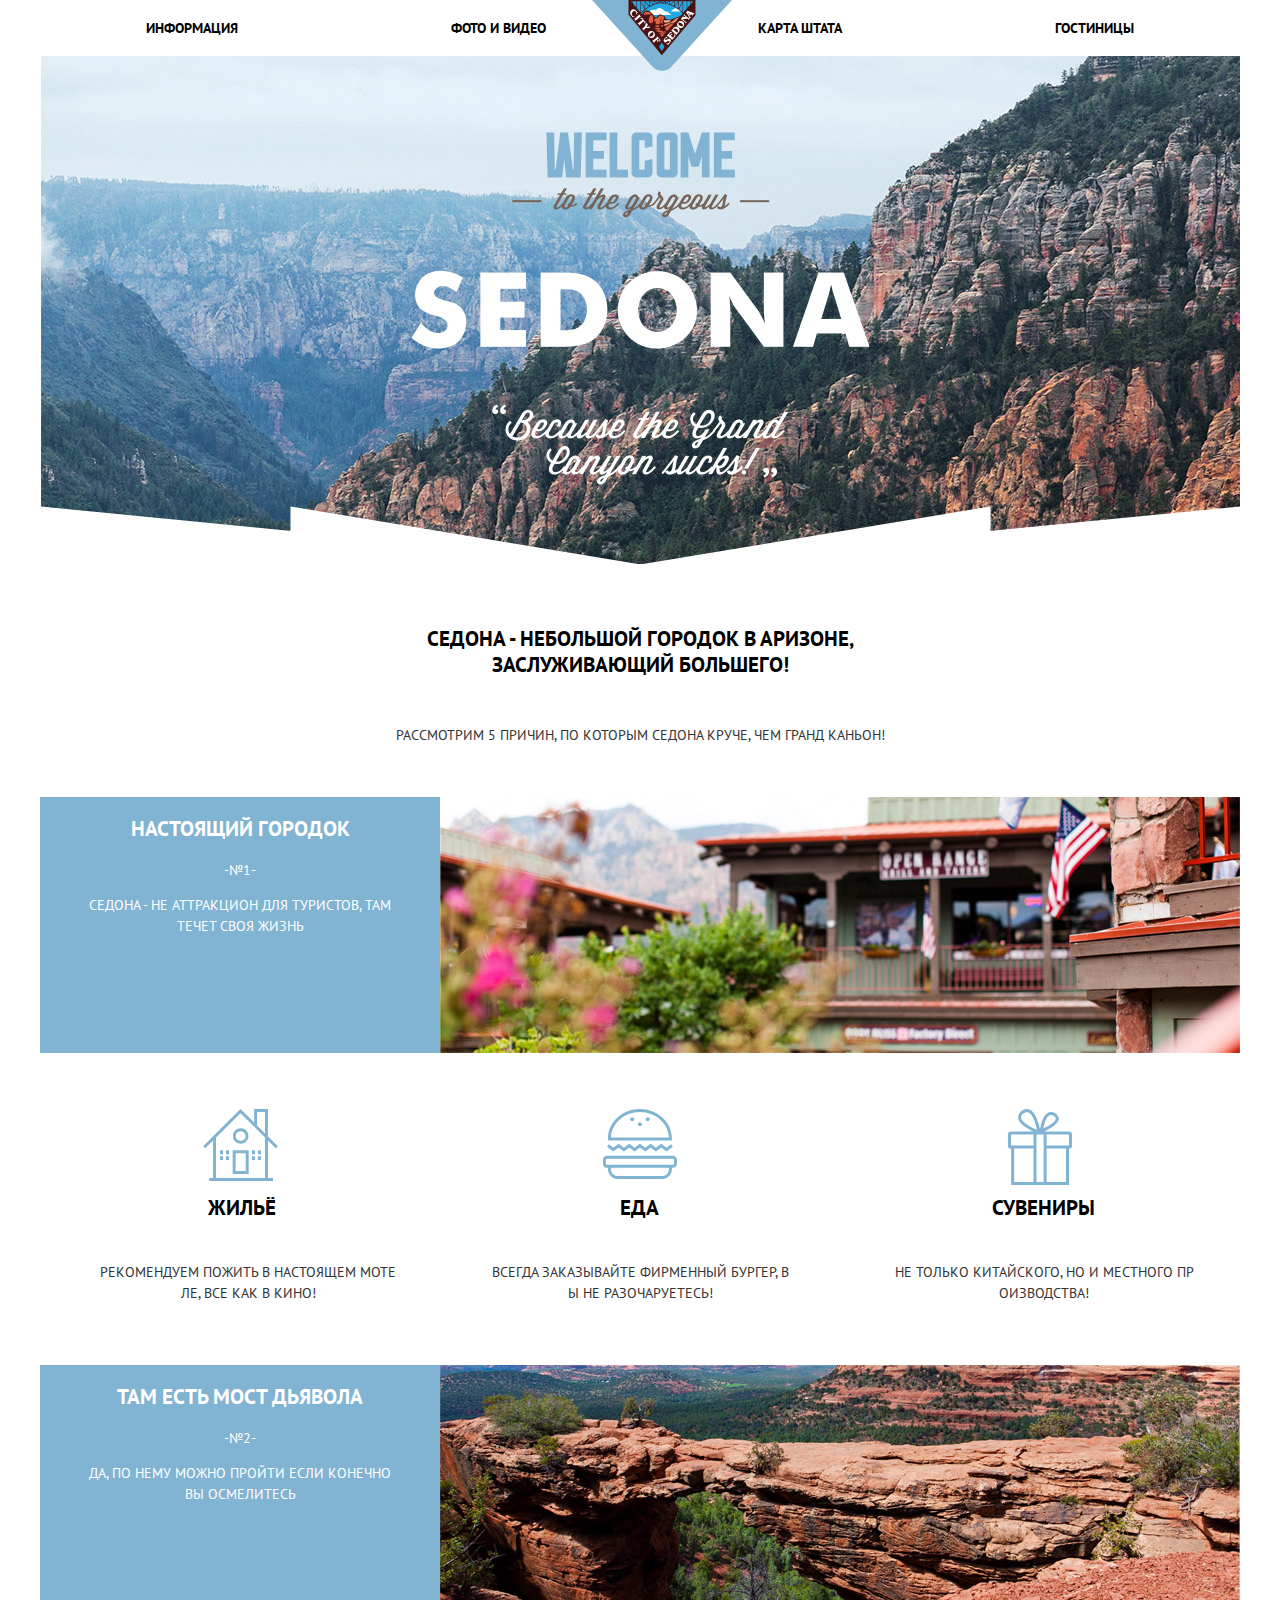
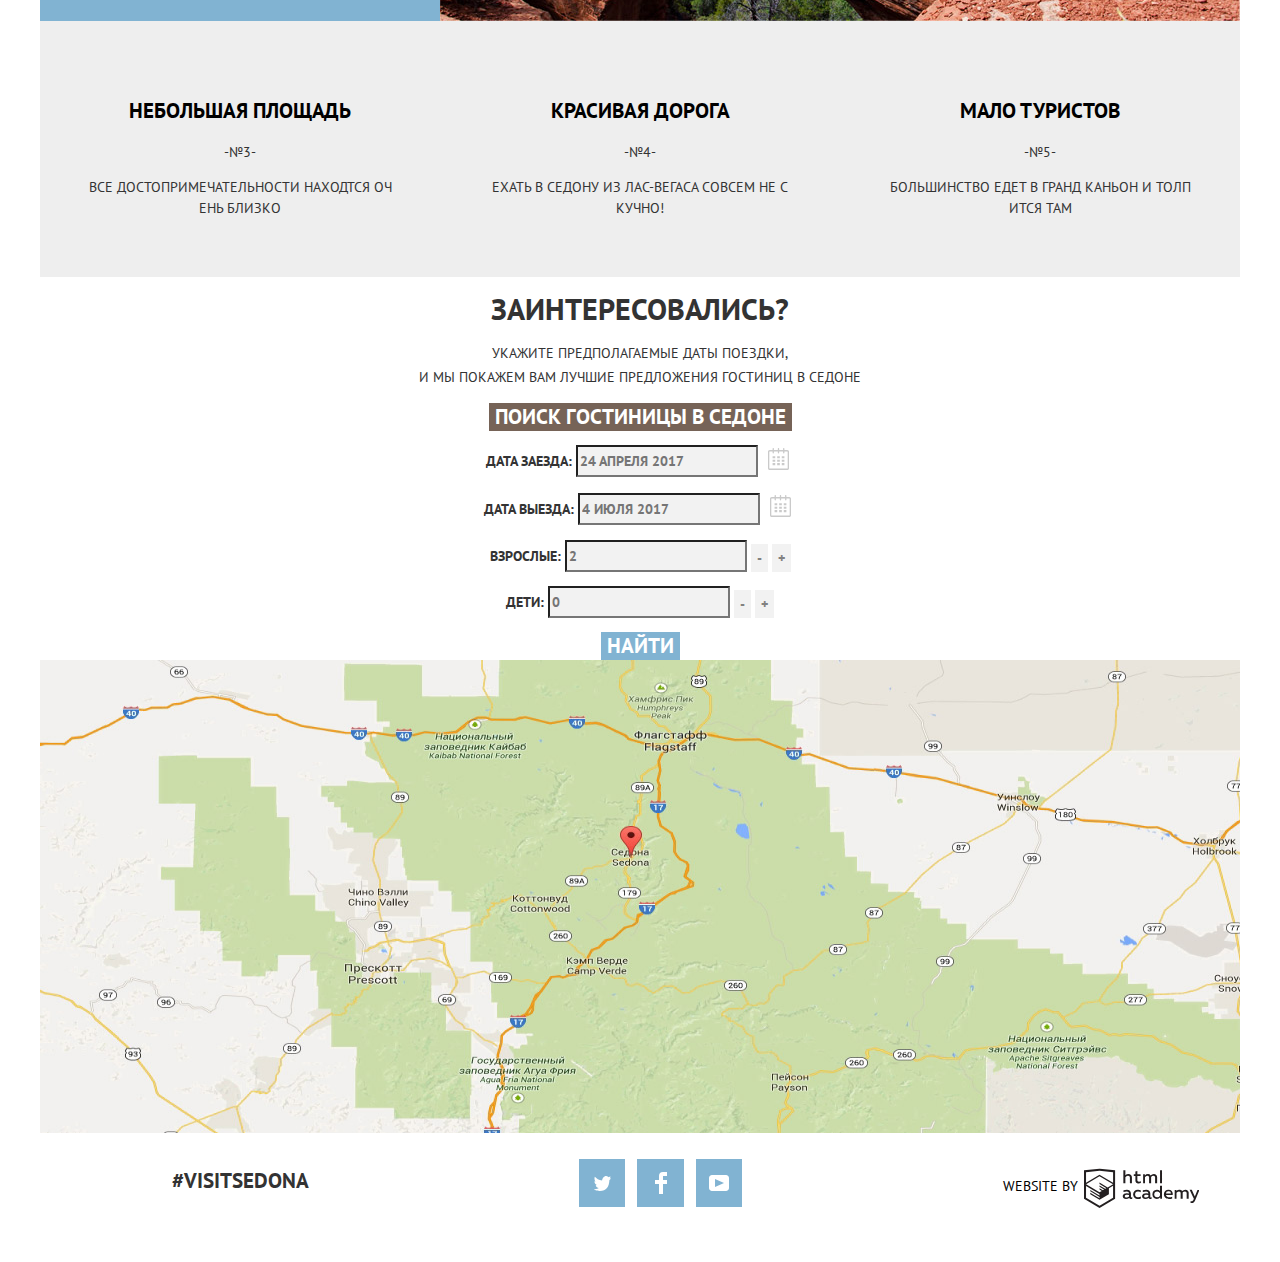
==== index.html @ fcd5b152 "основная" ====
<!DOCTYPE html>
<html lang="ru">
  <head>
    <meta charset="utf-8">
    <title>HTML Academy: Седона</title>
    <link href="https://fonts.googleapis.com/css?family=PT+Sans:400,700&amp;subset=cyrillic" rel="stylesheet">
    <link href="css/normalize.css" rel="stylesheet">
    <link href="css/style.css" rel="stylesheet">
  </head>
  <body>
    <div class="wrapper-main-page">
    <header class="main-header">
        <nav class="site-navigation">
          <a class="main-header-logo">
            <img src="img/logo-sedona.svg" width="140" height="71" alt="Логотип город Седона">
          </a>
          <ul class="navigation-list">
            <li><a>Информация</a></li>
            <li><a href="#">Фото и видео</a></li>
            <li><a href="#">Карта штата</a></li>
            <li><a href="catalog.html">Гостиницы</a></li>
          </ul>
        </nav>
    </header>
    <main class="container">
      <h1 class="visually-hidden">Sedona</h1>
      <p class="main-title">Седона - небольшой городок в Аризоне, заслуживающий большего!</p>
      <section class="reasons">
        <h2 class="visually-hidden">Преимущества</h2>
        <p class="reason-title">Рассмотрим 5 причин, по которым Седона круче, чем Гранд Каньон!</p>
        <ul class="reason-list">
          <li class="reason-item">
            <div class="reason-item-wide">
              <h3>Настоящий городок</h3>
              <p>-№1-</p>
              <p class="reason-promo">Седона - не аттракцион для туристов, там течет своя жизнь</p>
            </div>
            <div class="reason-img">
              <img src="img/real-city.jpg" width="800" height="256" alt="Настоящий городок">
            </div>
          </li>
          <li class="reason-item">
            <ul class="advantage-list">
              <li class="advantage-icon-1">
                <div class="advantage-item">
                  <h3 class="reason-form-1">Жильё</h3>
                  <p class="reason-promo reason-forms-1">Рекомендуем пожить в настоящем мотеле, все как в кино!</p>
                </div>
              </li>
              <li class="advantage-icon-2">
                <div class="advantage-item">
                  <h3 class="reason-form-2">Еда</h3>
                  <p class="reason-promo reason-forms-2">Всегда заказывайте фирменный бургер, вы не разочаруетесь!</p>
                </div>
              </li>
              <li class="advantage-icon-3">
                <div class="advantage-item">
                  <h3 class="reason-form-3">Сувениры</h3>
                  <p class="reason-promo reason-forms-3">Не только китайского, но и местного производства!</p>
                </div>
              </li>
            </ul>
          </li>
          <li class="reason-item">
            <div class="reason-item-wide">
              <h3>Там есть мост дьявола</h3>
              <p>-№2-</p>
              <p class="reason-promo">Да, по нему можно пройти если конечно вы осмелитесь</p>
            </div>
            <div class="reason-img">
              <img src="img/devils-bridge.jpg" width="800" height="256" alt="Мост дьявола">
            </div>
          </li>
          <li class="reason-item reason-item-grey">
            <div class="">
              <h3>Небольшая площадь</h3>
              <p>-№3-</p>
              <p class="reason-promo">Все достопримечательности находтся очень близко</p>
            </div>
          </li>
          <li class="reason-item reason-item-grey">
            <div class="">
              <h3>Красивая дорога</h3>
              <p>-№4-</p>
              <p class="reason-promo">Ехать в Седону из Лас-Вегаса совсем не скучно!</p>
            </div>
          </li>
          <li class="reason-item reason-item-grey">
            <div class="">
              <h3>Мало туристов</h3>
              <p>-№5-</p>
              <p class="reason-promo">Большинство едет в Гранд каньон и толпится там</p>
            </div>
          </li>
        </ul>
      </section>
      <section class="desire">
        <h2 class="visually-hidden">Поиск гостиницы</h2>
        <b>Заинтересовались?</b>
        <p class="search-intro">Укажите предполагаемые даты поездки,<br>
          и мы покажем вам лучшие предложения гостиниц в Седоне</p>
        <button class="button search-button">Поиск гостиницы в Седоне</button>
        <div class="modal modal-search-form">
          <form class="search-form" action="https://echo.htmlacademy.ru" method="post">
            <p class="search-item">
              <label for="arrival-date">Дата заезда:</label>
              <input id="arrival-date" type="text" name="arrival-date" placeholder="24 апреля 2017">
              <button class="button calendar-icon" type="submit">
                <span class="visually-hidden">Календарь</span>
                <svg xmlns="http://www.w3.org/2000/svg" width="21" height="22"><path d="M19.251 2.025h-2.845V.648c0-.381-.294-.689-.656-.689-.363 0-.656.308-.656.689v1.377h-3.938V.648c0-.381-.294-.689-.655-.689-.363 0-.657.308-.657.689v1.377H5.906V.648c0-.381-.294-.689-.656-.689-.363 0-.657.308-.657.689v1.377H1.75C.784 2.025 0 2.847 0 3.862v16.302C0 21.179.784 22 1.75 22h17.501c.966 0 1.749-.821 1.749-1.836V3.862c0-1.015-.783-1.837-1.749-1.837zm.437 18.139a.448.448 0 0 1-.437.459H1.75a.45.45 0 0 1-.438-.459V3.862a.45.45 0 0 1 .438-.459h2.844v1.378c0 .381.294.689.657.689.362 0 .656-.308.656-.689V3.403h3.938v1.378c0 .381.294.689.657.689.361 0 .655-.308.655-.689V3.403h3.938v1.378c0 .381.293.689.656.689.362 0 .656-.308.656-.689V3.403h2.845c.241 0 .437.206.437.459v16.302z"/><path d="M4.594 8.225h2.625v2.066H4.594zM4.594 11.668h2.625v2.067H4.594zM4.594 15.112h2.625v2.066H4.594zM9.188 15.112h2.625v2.066H9.188zM9.188 11.668h2.625v2.067H9.188zM9.188 8.225h2.625v2.066H9.188zM13.781 15.112h2.625v2.066h-2.625zM13.781 11.668h2.625v2.067h-2.625zM13.781 8.225h2.625v2.066h-2.625z"/></svg>
              </button>
            </p>
            <p class="search-item">
              <label for="departure-date">Дата выезда:</label>
              <input id="departure-date" type="text" name="departure-date" placeholder="4 июля 2017">
              <button class="button calendar-icon" type="submit">
                <span class="visually-hidden">Календарь</span>
                <svg xmlns="http://www.w3.org/2000/svg" width="21" height="22"><path d="M19.251 2.025h-2.845V.648c0-.381-.294-.689-.656-.689-.363 0-.656.308-.656.689v1.377h-3.938V.648c0-.381-.294-.689-.655-.689-.363 0-.657.308-.657.689v1.377H5.906V.648c0-.381-.294-.689-.656-.689-.363 0-.657.308-.657.689v1.377H1.75C.784 2.025 0 2.847 0 3.862v16.302C0 21.179.784 22 1.75 22h17.501c.966 0 1.749-.821 1.749-1.836V3.862c0-1.015-.783-1.837-1.749-1.837zm.437 18.139a.448.448 0 0 1-.437.459H1.75a.45.45 0 0 1-.438-.459V3.862a.45.45 0 0 1 .438-.459h2.844v1.378c0 .381.294.689.657.689.362 0 .656-.308.656-.689V3.403h3.938v1.378c0 .381.294.689.657.689.361 0 .655-.308.655-.689V3.403h3.938v1.378c0 .381.293.689.656.689.362 0 .656-.308.656-.689V3.403h2.845c.241 0 .437.206.437.459v16.302z"/><path d="M4.594 8.225h2.625v2.066H4.594zM4.594 11.668h2.625v2.067H4.594zM4.594 15.112h2.625v2.066H4.594zM9.188 15.112h2.625v2.066H9.188zM9.188 11.668h2.625v2.067H9.188zM9.188 8.225h2.625v2.066H9.188zM13.781 15.112h2.625v2.066h-2.625zM13.781 11.668h2.625v2.067h-2.625zM13.781 8.225h2.625v2.066h-2.625z"/></svg>
              </button>
            </p>
            <p class="search-item">
              <label for="aduls">Взрослые:</label>
              <input  class="search-" id="aduls" type="number" name="aduls" min="0" placeholder="2">
              <button class="button less-button" type="submit">-</button>
              <button class="button more-button" type="submit">+</button>
            </p>
            <p class="search-item">
              <label for="kids">Дети:</label>
              <input  class="" id="kids" type="number" name="kids" min="0" placeholder="0">
              <button class="button less-button" type="submit">-</button>
              <button class="button more-button" type="submit">+</button>
            </p>
            <button class="button find-button" type="submit">Найти</button>
          </form>
        </div>
      </section>
      <div class="map-block">
        <img src="img/map.jpg" width="1200" height="473" alt="Как до нас добраться">
      </div>
    </main>
    <footer class="main-footer container">
      <p class="footer-hashtag container">#visitsedona</p>
      <div class="footer-social container">
        <ul class="social-list">
          <li>
            <a class="button social-button social-button-1 twitter-button" href="#">
              <span class="visually-hidden">Twitter</span>
              <svg xmlns="http://www.w3.org/2000/svg" xmlns:xlink="http://www.w3.org/1999/xlink" width="17" height="15" viewBox="0 0 17 15"><path d="M10.95.144c1.685-.496 2.984.27 3.577 1.179.673-.231 1.331-.481 2.011-.708a2.345 2.345 0 0 1-.857 1.768c.685.17 1.304-.491 1.304-.491-.169 1-1.006 1.788-1.563 2.024-.231 6.75-3.175 11.217-10.077 11.082h-.446c-.41 0-4.164-.46-4.898-1.887 2.271.196 3.893-.422 4.693-1.177-.96-.3-2.679-.477-2.979-2.95.349.106.564.228 1.19.119C1.705 8.247.374 7.53.448 5.33c.285.328 1.067.536 1.34.472C1.085 5.561-.182 2.442.894.85c1.818 1.854 3.735 3.606 7.152 3.773C8.254 2.33 9.183.793 10.95.144z"/></svg>
              </a>
          </li>
          <li>
            <a class="button social-button social-button-2 facebook-button" href="#">
              <span class="visually-hidden">Фейсбук</span>
              <svg xmlns="http://www.w3.org/2000/svg" width="12" height="22" viewBox="0 0 12 22"><path d="M12 4V0H8a4 4 0 0 0-4 4v4H0v4h4v10h4V12h4V8H8V4h4z"/></svg>
            </a>
          </li>
          <li>
            <a class="button social-button social-button-3 youtube-button" href="#">
              <span class="visually-hidden">Youtube</span>
              <svg xmlns="http://www.w3.org/2000/svg" xmlns:xlink="http://www.w3.org/1999/xlink" width="20" height="16" viewBox="0 0 20 16"><path d="M17 0H3C1.35 0 0 1.35 0 3v10c0 1.65 1.35 3 3 3h14c1.65 0 3-1.35 3-3V3c0-1.65-1.35-3-3-3zM6.027 11.998V4.002L15.014 8l-8.987 3.998z"/></svg>
            </a>
          </li>
        </ul>
      </div>
      <div class="footer-copyright container">
        <p>
          website by
        </p>
        <a class="button copyright-button" href="https://htmlacademy.ru/intensive/htmlcss">
            <span class="visually-hidden">HTML Academy</span>
            <svg data-name="Layer 1" xmlns="http://www.w3.org/2000/svg" viewBox="0 0 113 39" width="115" height="41"><path d="M46.84 28.22a2.07 2.07 0 0 0 .58-.11v1.4a3.41 3.41 0 0 1-1.24.22 1.75 1.75 0 0 1-1.75-1 5.08 5.08 0 0 1-3.3 1.13c-1.59 0-3.06-.87-3.06-2.68 0-2.24 2.08-2.93 3.9-2.93a11.63 11.63 0 0 1 2.28.26v-.31c0-1.09-.8-1.86-2.3-1.86a7.79 7.79 0 0 0-3.15.67v-1.79a10.72 10.72 0 0 1 3.35-.58c2.48 0 4 1.18 4 3.83v3.14a.57.57 0 0 0 .69.61zm-6.76-1.19a1.42 1.42 0 0 0 1.64 1.29 3.56 3.56 0 0 0 2.53-1v-1.51a10.21 10.21 0 0 0-1.9-.22c-1.1.01-2.27.35-2.27 1.45zM53.06 20.62a5.29 5.29 0 0 1 2.7.67v1.79a4.28 4.28 0 0 0-2.42-.73 2.89 2.89 0 1 0 0 5.76 5.26 5.26 0 0 0 2.55-.67v1.8a6.58 6.58 0 0 1-2.9.6 4.42 4.42 0 0 1-4.72-4.54 4.54 4.54 0 0 1 4.79-4.68zM65.84 28.22a2.07 2.07 0 0 0 .58-.11v1.4a3.41 3.41 0 0 1-1.24.22 1.75 1.75 0 0 1-1.75-1 5.08 5.08 0 0 1-3.3 1.13c-1.59 0-3.06-.87-3.06-2.68 0-2.24 2.08-2.93 3.9-2.93a11.63 11.63 0 0 1 2.28.26v-.31c0-1.09-.8-1.86-2.3-1.86a7.79 7.79 0 0 0-3.15.67v-1.79a10.72 10.72 0 0 1 3.35-.58c2.48 0 4 1.18 4 3.83v3.14a.57.57 0 0 0 .69.61zm-6.76-1.19a1.42 1.42 0 0 0 1.64 1.29 3.56 3.56 0 0 0 2.53-1v-1.51a10.21 10.21 0 0 0-1.9-.22c-1.11.01-2.27.35-2.27 1.45zM76.67 16.85v12.76h-1.76v-1.39a4.07 4.07 0 0 1-3.35 1.62 4.62 4.62 0 0 1 0-9.22 4 4 0 0 1 3.15 1.37v-5.14h2zm-4.76 5.48a2.9 2.9 0 0 0 0 5.8 3 3 0 0 0 2.79-1.84v-2.13a3.06 3.06 0 0 0-2.79-1.83zM82.99 20.62c3.48 0 4.68 2.81 4.12 5.34h-6.58c.22 1.57 1.75 2.22 3.35 2.22a6.41 6.41 0 0 0 2.77-.62v1.68a7.5 7.5 0 0 1-3.14.6c-2.68 0-5-1.53-5-4.61a4.39 4.39 0 0 1 4.48-4.61zm.09 1.62a2.39 2.39 0 0 0-2.57 2.26h4.85a2.06 2.06 0 0 0-2.28-2.26zM89.1 29.61v-8.75h1.73v1.09a4 4 0 0 1 2.92-1.33 3 3 0 0 1 2.73 1.4 4.33 4.33 0 0 1 3.06-1.4 3.21 3.21 0 0 1 3.32 3.52v5.47h-2V24.2a1.67 1.67 0 0 0-1.73-1.84 2.94 2.94 0 0 0-2.17 1.18V29.61h-2V24.2a1.67 1.67 0 0 0-1.73-1.84 3.11 3.11 0 0 0-2.32 1.35v5.91h-2zM111.47 20.86h2l-4.1 9.93c-.95 2.28-2.19 3-3.52 3a5 5 0 0 1-1.15-.15v-1.66a3 3 0 0 0 .89.13c.95 0 1.66-.67 2.17-2l.18-.44-4.16-8.82h2.13l3 6.6zM40.66 1.53v5a4 4 0 0 1 2.83-1.2A3.41 3.41 0 0 1 47.1 8.9v5.41h-2V9.15a1.9 1.9 0 0 0-2-2.1 3.08 3.08 0 0 0-2.44 1.46v5.8h-2V1.53h2zM52.43 2.42v3.12h3.17v1.71h-3.17v4c0 1.15.53 1.53 1.66 1.53a4.71 4.71 0 0 0 1.77-.35v1.68a7.14 7.14 0 0 1-2.35.38 2.68 2.68 0 0 1-3-2.88V7.23h-1.6V5.52h1.57V2.88zM58.1 14.29V5.54h1.73v1.09a4 4 0 0 1 2.92-1.33 3 3 0 0 1 2.73 1.4 4.33 4.33 0 0 1 3.06-1.4 3.21 3.21 0 0 1 3.32 3.52v5.47h-2V8.88a1.67 1.67 0 0 0-1.73-1.84 2.94 2.94 0 0 0-2.17 1.18V14.29h-2V8.88a1.67 1.67 0 0 0-1.73-1.84 3.11 3.11 0 0 0-2.32 1.35v5.91h-2zM74.72 1.52h1.95v12.76h-1.95zM15.44.02h-.16L0 1.62v28l15.28 9.09 15.28-9.09v-28zm13.12 28.45l-13.28 7.9L2 28.47V16.99l13.22 7.87v1.43l-9.07-5.4v1.38l9.11 5.47v1.46l-9.1-5.42v1.38l9.11 5.47 9.19-5.5V19.22l4.1-2.45v11.67zm0-13.16l-3.65 2.14-1.68 1-8-4.76v1.38l6.84 4.07h-.06l-.15.09-1 .57-5.64-3.36v1.38l4.45 2.65-1.05.7-3.36-2v1.38l2.21 1.3-2.25 1.35-13.16-7.82 13.17-7.92zm0-1.39L15.21 6.05l-13.2 7.86V3.41l13.28-1.39 13.28 1.39v10.51z"/></svg>
          </a>
      </div>
    </footer>
      </div>
  </body>
</html>
---- css/style.css ----
body {
  margin: 0;
  padding: 0;

  font-family: "PT Sans", "Arial", "sans-serif";
  font-size: 14px;
  line-height: 21px;
  font-weight: 400;
  color: #333333;
  text-transform: uppercase;

  background-color: #ffffff;
}

a {
    text-decoration: none;
}

.visually-hidden {
  position: absolute;
  clip: rect(0 0 0 0);
  width: 1px;
  height: 1px;
  margin: -1px;
}

.button {
  font: inherit;
  text-align: center;
  color: #ffffff;
  vertical-align: middle;
  text-transform: uppercase;

  border: none;
}

.button:hover {
  background-color: #604e43;
}

.button:active {
  color: #818181;

  background-color: #503e33;
}

.wrapper-main-page {
  background-image: url("../img/background-index.jpg");
  background-position: top center;
  background-repeat: no-repeat;
}

/*-- Навигация --*/
.site-navigation {
  font-size: 14px;
  line-height: 26px;
  font-weight: 700;
  color: #000000;

  background-color: #ffffff;
}

.navigation-list {
  list-style: none;
}

.navigation-list a {
  color: #000000;
}

.navigation-list a:hover,
.navigation-list a:focus {
  color: #81b3d2;
}

.navigation-list a:active {
  opacity: 0.3;
}

/*--Навигация на внутренней странице--*/
.navigation-list .navigation-list-current {
  color: #766357;
}

.main-title {
  font-size: 21px;
  line-height: 26px;
  font-weight: 700;
  color: #000000;
  text-align: center;

  background-color: #ffffff;
}

.reason-title {
  text-align: center;
}

.reason-list {
  padding: 0;
  list-style: none;
  text-align: center;
}

.reason-item h3 {
  font-size: 21px;
  line-height: 21px;
  font-weight: 700;
  color: #000000;

  background-color: #ffffff;
}

.reason-item-wide {
  color: #ffffff;

  background-color: #81b3d2;
}

.reason-item-wide h3 {
  font-size: 21px;
  line-height: 21px;
  font-weight: 700;
  color: #ffffff;

  background-color: #81b3d2;
}

.advantage-list {
  padding: 0;
  list-style: none;
  text-align: center;
}

.advantage-icon-1 {
  background-image: url("../img/icon-1.svg");
  background-position: top center;
  background-repeat: no-repeat;
  margin-top: 56px;
}

.advantage-icon-2 {
  background-image: url("../img/icon-2.svg");
  background-position: top center;
  background-repeat: no-repeat;
  margin-top: 56px;
}

.advantage-icon-3 {
  background-image: url("../img/icon-3.svg");
  background-position: top center;
  background-repeat: no-repeat;
  margin-top: 56px;
}

.reason-item-grey {
  background-color: #eeeeee;
}

.reason-item-grey h3 {
  background-color: #eeeeee;
}

.desire {
  text-align: center;
}

.desire b {
  font-size: 30px;
  line-height: 36px;
  font-weight: 700;
}

.search-intro {
  font-size: 14px;
  line-height: 24px;
  font-weight: 400;
}

.search-button {
  font-size: 21px;
  line-height: 26px;
  font-weight: 700;

  background-color: #766357;
}

.search-item {
  font-size: 14px;
  line-height: 26px;
  font-weight: 700;
}

.search-item input {
  font: inherit;
  text-transform: uppercase;

  background-color: #f2f2f2;
}

.search-item input:hover {
  background-color: #ebebeb;
}

.search-item input:active {
  background-color: #ffffff;
  border: 2px solid #e5e5e5;
}

.calendar-icon {
  background-color: transparent;
  /*background-image: url("../img/calendar.svg");
  background-position: center right;
  background-repeat: no-repeat;*/
  fill: #cacaca;
}

.calendar-icon:hover {
  background-color: transparent;
  fill: #000000;
}

.calendar-icon:active {
  background-color: transparent;
  fill: #81b3d2;
}

.less-button,
.more-button {
  color: #818181;

  background-color: #f2f2f2;
}

.less-button:hover,
.more-button:hover {
  color: #000000;

  background-color: #f2f2f2;
}

.less-button:active,
.more-button:active {
  color: #81b3d2;

  background-color: #f2f2f2;
}

.find-button {
  font-size: 21px;
  line-height: 26px;
  font-weight: 700;

  background-color: #81b3d2;
}

.find-button:hover {
  background-color: #669ec0;
}

.find-button:active {
  color: #818181;

  background-color: #5496bd;
}

/*--Каталог - внутренняя страница--*/
.wrapper-inner-page {
  background-color: #ffffff;

}

.filters {
  color: #ffffff;

  background-color: #457aa6;
  background-image: url("../img/background-filter.jpg");
  background-repeat: no-repeat;
}

.filter-title {
  font-size: 16px;
  line-height: 21px;
  font-weight: 700;
}

.filter fieldset {
  border: none;
  margin-left: 75px;
  margin-top: 31px;
}

.filter-value{
  position: absolute;
  left: 70%;
}

.filter-section label {
  display: inline-block;

  font-size: 14px;
  line-height: 38px;
  vertical-align: top;

  cursor: pointer;
}

.filter-section input {
  
}


.filter ul {
  list-style: none;
  text-align: left;
}

.filter li{
  padding-bottom: 20px;
}

.filter-item input {
  background-color: transparent;
  border: 2px solid #ffffff;
}

.filter-item input::placeholder {
  color: #ffffff;
}

.filter-button {
  position: absolute;
  top: 145px;
  left: 81%;
  background-color: transparent;
  border: 2px solid #ffffff;
}

.filter-button:hover {
  color: #000000;

  background-color: #ffffff;
  border: 2px solid #ffffff;
}

.sorting {
  min-height: 69px;
  display: flex;
  position: relative;
  font-size: 12px;
  line-height: 18px;
  font-weight: 400;
  margin-left: 106px;
  margin-right: 106px;
}

.sorting fieldset {
  border: none;
  margin-top: 38px;
  margin-left: 45px;
}

.sorting-info {
  display: inline-block;
  margin-top: 35px;
}

.sorting-title
{
  display: inline-block;
  margin-top: 35px;
}

.sorting-list {
  display: flex;
  position: absolute;
  top: 27px;
  left: 24%
}

.sorting ul {
  list-style: none;
}

.sorting-info {
  font-size: 21px;
  line-height: 26px;
  font-weight: 700;
}

.sorting a {
  color: #818181;
  border-bottom: 1px dotted #81b3d2;
  margin-left: 32px;
}

.sorting a:hover {
  color: #81b3d2;
  border-bottom: 1px dotted #81b3d2;
}

.sorting a:active {
  color: #000000;
  border: none;
}

.sorting .sorting-marker-current {
  color: #81b3d2;
  border: none;
}

.arrows {
  position: absolute;
  right: -5%;
  margin: 0;
  padding: 0;
}

.arrows a {
  margin-left: 13px;
  border: none;
}

.arrow-up {
  border: none;
}

.arrow-down {
  border: none;
}

.arrow-up path {
  fill:#818181;
}

.arrow-up path:hover {
  fill: #231f20;
}

.arrow-down path {
  fill: #818181;
}

.arrow-down path:active {
  fill: #81b3d2;
}

.sorting-marker-down path:hover {
  fill: #231f20;
  border: none;
}

arrow-down path:active {
  fill: #81b3d2;
}

.arrow-current path {
  fill: #81b3d2;
  border: none;
}

.catalog {
  display: flex;
  position: relative
}

.catalog-list {
  list-style: none;
  padding-left: 101px;
  padding-right: 101px;
}

.catalog-item-title h3 {
  margin: 0;
  font-size: 21px;
  line-height: 26px;
  font-weight: 700;
  color: #000000;
}

.catalog-item-title h3:hover {
  color: #81b3d2;
}

.catalog-item-title h3:active {
  color: #818181;
}

.catalog-category,
.catalog-price {
  font-weight: 400;
}

.catalog-rating {
  font-weight: 400;
  padding-right: 17px;
  padding-left: 17px;
  padding-top: 7px;
  padding-bottom: 7px;

  background-color: #f2f2f2;
}

.moreinfo-button {
  padding-right: 17px;
  padding-left: 17px;
  padding-top: 7px;
  padding-bottom: 7px;
  font-size: 14px;
  font-size: 14px;
  line-height: 21px;
  font-weight: 700;
  color: #ffffff;
  text-align: center;

  background-color: #81b3d2;
}

.moreinfo-button:hover {
  background-color: #669ec0;
}

.moreinfo-button:active {
  color: #818181;

  background-color: #5496bd;
}

.booking-button {
  margin-left: 7px;
  padding-right: 17px;
  padding-left: 17px;
  padding-top: 7px;
  padding-bottom: 7px;
  font-size: 14px;
  line-height: 21px;
  font-weight: 700;
  color: #ffffff;
  text-align: center;

  background-color: #766357;
}

.booking-button:hover {
  background-color: #604e43;
}

.booking-button:active {
  color: #818181;

  background-color: #503e33;
}

.main-footer {
  text-align: center;
}

.footer-hashtag {
  font-size: 21px;
  line-height: 26px;
  font-weight: 700;
  position: absolute;
  top:29px;
}

.social-list {
  list-style: none;
  display: flex;
  justify-content: center;
}

.social-button svg {
  color: #ffffff;

  background-color: #81b3d2;
  fill: #ffffff;
  
  margin: 6px;
}

.social-button:hover svg {
  background-color: #669ec0;
}

.social-button:active svg {
  color: #818181;

  background-color: #5496bd;
  fill: #818181;
}

.social-button-1 svg {
  padding-top: 17px;
  padding-left: 15px;
  padding-bottom: 16px;
  padding-right: 14px;
}

.social-button-2 svg {
  padding-top: 13px;
  padding-left: 18px;
  padding-bottom: 13px;
  padding-right: 17px;
}

.social-button-3 svg {
  padding-top: 16px;
  padding-left: 13px;
  padding-bottom: 16px;
  padding-right: 13px;
}

/*
.twitter-button {
  background-image: url("../img/twitter.svg");
  background-position: center;
  background-repeat: no-repeat;
}

.facebook-button {
  background-image: url("../img/facebook.svg");
  background-position: center;
  background-repeat: no-repeat;
}

.youtube-button {
  background-image: url("../img/youtube.svg");
  background-position: center;
  background-repeat: no-repeat;
}
*/

.footer-copyright p {
  font-size: 14px;
  line-height: 26px;
  font-weight: 400;
  color: #000000;
  position: relative;
  justify-content: center;
  top: 20px;
}


.copyright-button svg {
  fill: #231f20;
  position: absolute;
  top: 29px;
  left: 61%;
  
}

.copyright-button svg:hover {
  fill: #81b3d2;
}

.copyright-button svg:active {
  fill: #bdbbbc;
}

/*---Сеточные стили---*/

.main-header {
  position: relative;
  width: 1200px;
  min-height: 56px;
  margin: 0 auto;
}

.wrapper-main-page .site-navigation {
  display: flex;
  
  height: 56px;
  /*---отступ для фоновой картинки---*/
  margin-bottom: 570px;
}

.wrapper-inner-page .site-navigation {
  display: flex;

  height: 56px;
  /*---отступ для фоновой картинки---*/
  margin-bottom: 0px;
}

.main-header-logo {
  position: absolute;
  left: 46%;
  z-index: 20;
  width: 140px;
  height: 72px;
}

.navigation-list {
  display: flex;
  justify-content: space-around;
  align-items: center;
  width: 1200px;
  height: 56px;
  margin: 0;
  padding: 0;
}

.container {
  display: flex;
  flex-direction: column;
  position: relative;
  width: 1200px;
  margin: 0 auto;
  padding: 0;
}

.main-title {
  width: 576px;
  margin: 0 auto;
  margin-bottom: 33px;
}

.reason-title {
  width: 576px;
  margin-bottom: 51px;
  margin-left: auto;
  margin-right: auto;
}

.reason-list{
  display: flex;
  flex-direction: row;
  flex-wrap: wrap;
}

.reason-item {
  display: flex;
  flex-direction: row;
  justify-content: center;
  align-items: center;
  /*border: 1px dashed red;*/
}

.reason-item-wide {
  width: 400px;
  height: 256px;
}

.reason-img {
  height: 256px;
}

.reason-promo {
  margin: 0 auto;
  width: 304px;
  word-break: break-all;
}

.advantage-list {
  display: flex;
  flex-direction: row;
}

.advantage-item {
  width: 400px;
  height: 256px;
  position: relative;
  top: 10px;
}

.reason-form-1 {
  position: absolute;
  bottom: 136px;
  left: 42%
}

.reason-forms-1 {
  position: absolute;
  bottom: 71px;
  left: 14%
}

.reason-form-2 {
  position: absolute;
  bottom: 136px;
  left: 45%
}

.reason-forms-2 {
  position: absolute;
  bottom: 71px;
  left: 12%
}

.reason-form-3 {
  position: absolute;
  bottom: 136px;
  left: 38%
}

.reason-forms-3 {
  position: absolute;
  bottom: 71px;
  left: 13%
}


.reason-item-grey {
  display: flex;
  flex-direction: row;
  width: 400px;
  height: 256px;
}

.filter {
  display: flex;
  flex-direction: row;
  min-height: 215px;
}

.sorting {
  display: flex;
  flex-direction: row;
}

.catalog-list {
  display: flex;
  flex-direction: column;
}

.catalog-item {
  display: flex;
  flex-wrap: wrap;
  flex-direction: row;
}

.catalog-category {
  margin-left: 30px;
}

.catalog-price {
  margin-left: 37px;
}

.catalog h3 {
  margin-left: 30px;
}

.container-button {
  display: flex;
  justify-content: flex-start;
  margin-left: 30px;
  margin-top: 8px;
  margin-bottom: 60px;
}

.catalog-star svg{
  margin: 2px;
  margin-bottom: 49px;
  float: right;
}
.container-rating-1 {
  position: absolute;
  right: 50px;
  top: 67px;
  image-orientation: right;
}

.container-rating-2 {
  position: absolute;
  right: 50px;
  top: 205px;
  image-orientation: right;
}

.container-rating-3 {
  position: absolute;
  right: 50px;
  top: 339px;
  image-orientation: right;
}

.main-footer {
  display: flex;
  flex-direction: row;
  position: relative;
}
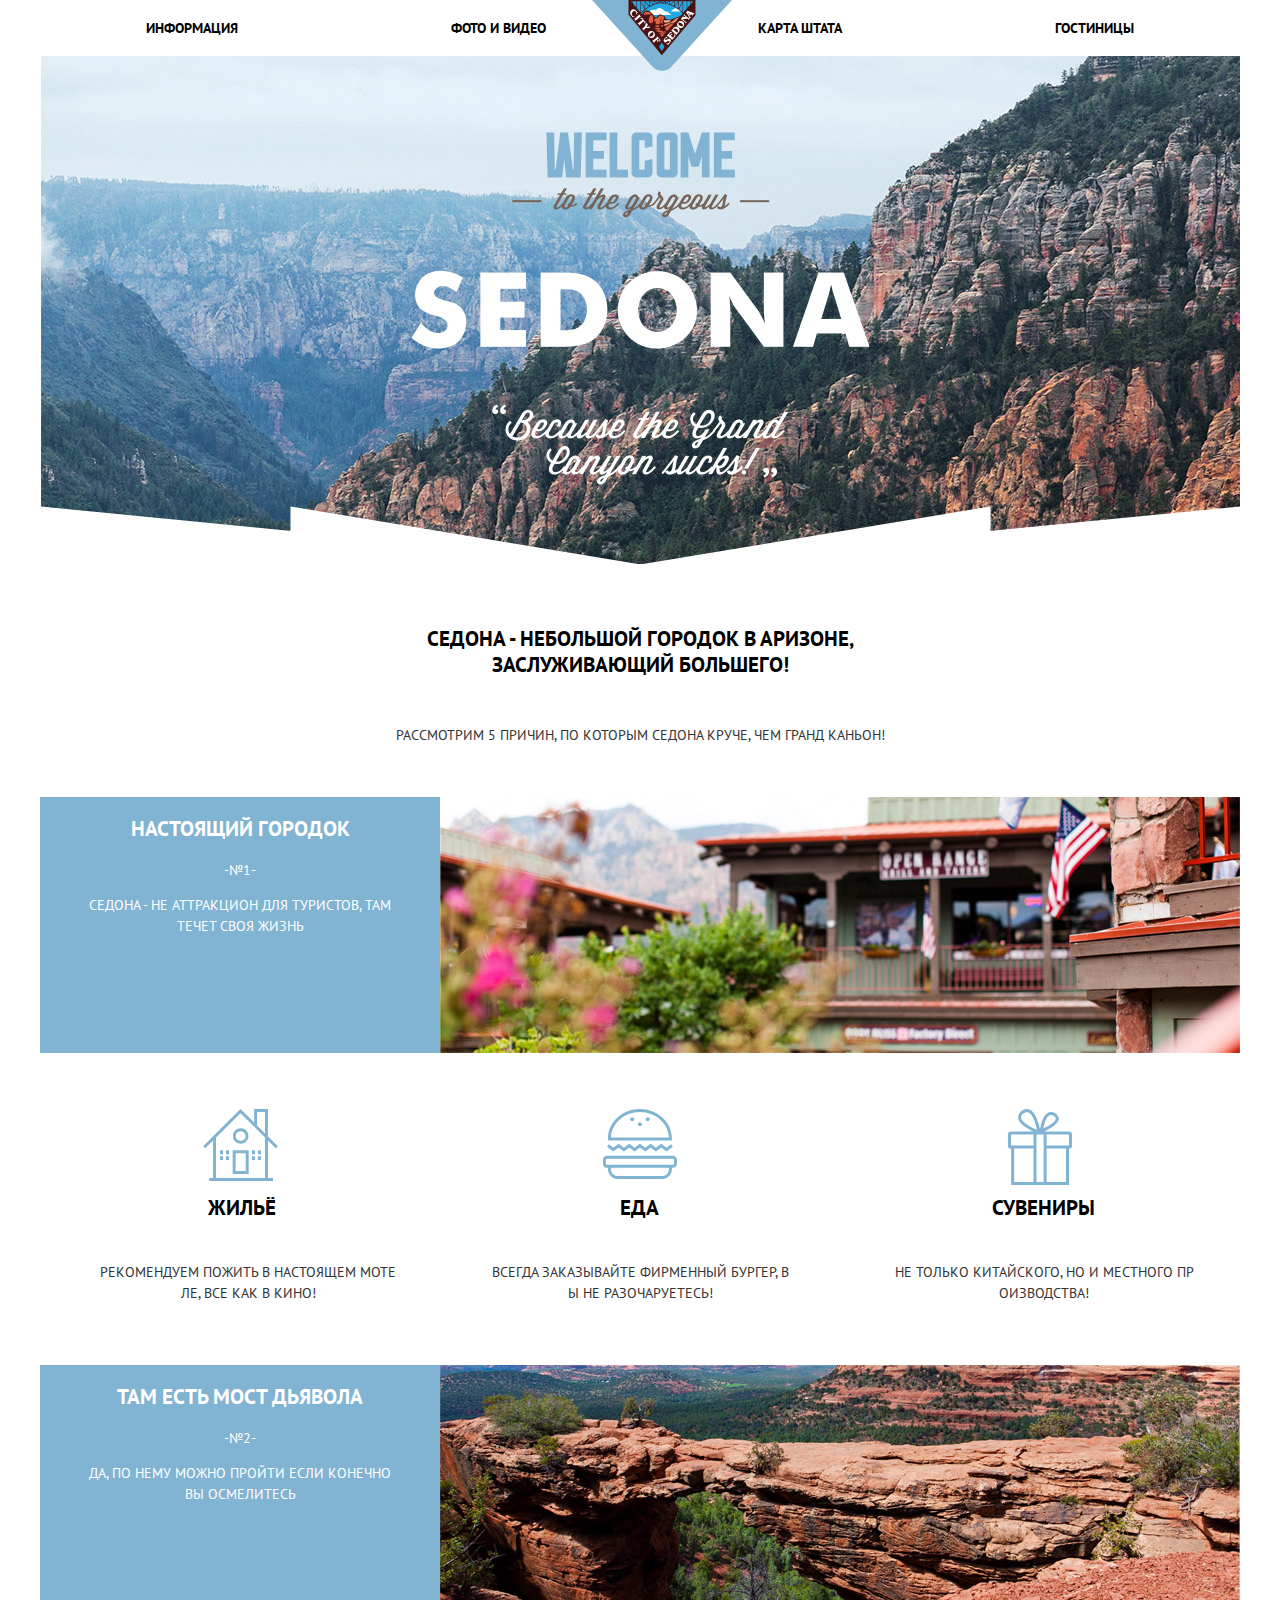
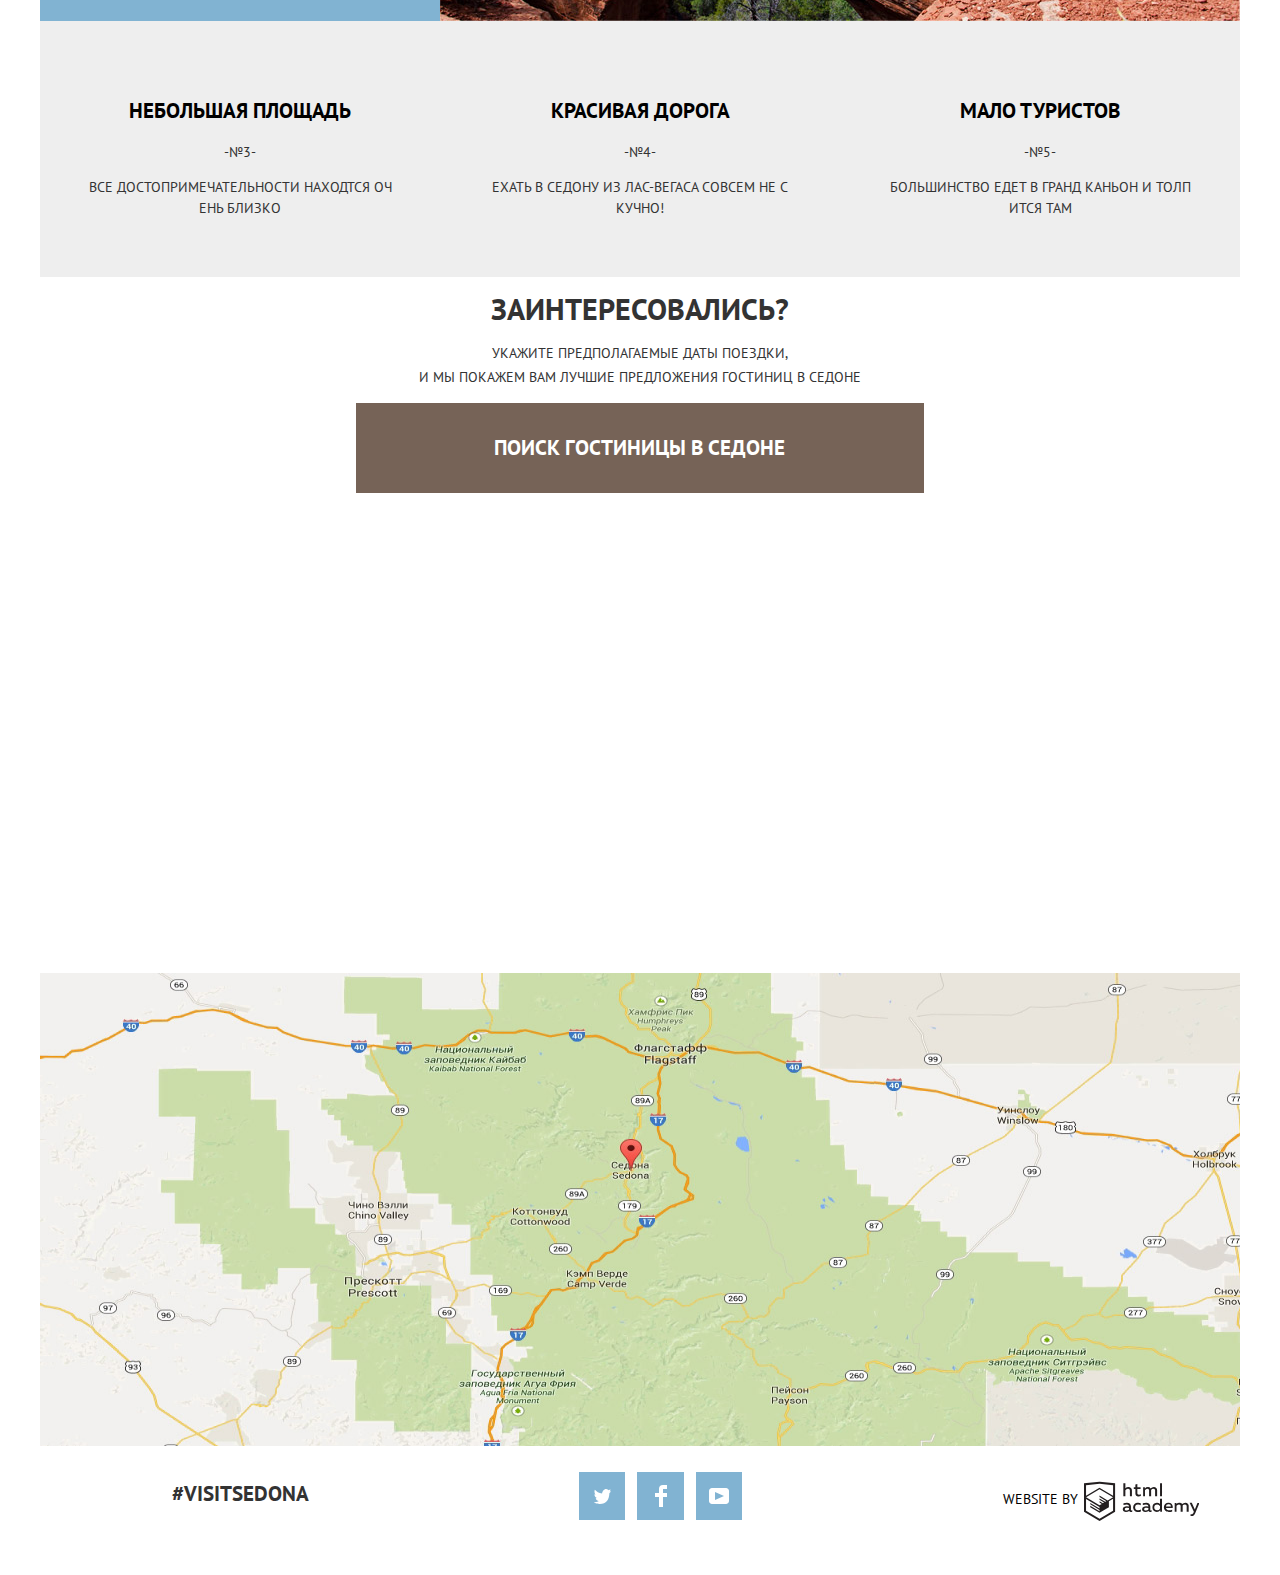
==== commit e37cf5fd: "Основная страница" ====
--- a/index.html
+++ b/index.html
@@ -100,9 +100,9 @@
         <p class="search-intro">Укажите предполагаемые даты поездки,<br>
           и мы покажем вам лучшие предложения гостиниц в Седоне</p>
         <button class="button search-button">Поиск гостиницы в Седоне</button>
-        <div class="modal modal-search-form">
+        <div class="modal modal-search-form modal-search-form-show">
           <form class="search-form" action="https://echo.htmlacademy.ru" method="post">
-            <p class="search-item">
+            <p class="search-item arrival-date">
               <label for="arrival-date">Дата заезда:</label>
               <input id="arrival-date" type="text" name="arrival-date" placeholder="24 апреля 2017">
               <button class="button calendar-icon" type="submit">
@@ -110,7 +110,7 @@
                 <svg xmlns="http://www.w3.org/2000/svg" width="21" height="22"><path d="M19.251 2.025h-2.845V.648c0-.381-.294-.689-.656-.689-.363 0-.656.308-.656.689v1.377h-3.938V.648c0-.381-.294-.689-.655-.689-.363 0-.657.308-.657.689v1.377H5.906V.648c0-.381-.294-.689-.656-.689-.363 0-.657.308-.657.689v1.377H1.75C.784 2.025 0 2.847 0 3.862v16.302C0 21.179.784 22 1.75 22h17.501c.966 0 1.749-.821 1.749-1.836V3.862c0-1.015-.783-1.837-1.749-1.837zm.437 18.139a.448.448 0 0 1-.437.459H1.75a.45.45 0 0 1-.438-.459V3.862a.45.45 0 0 1 .438-.459h2.844v1.378c0 .381.294.689.657.689.362 0 .656-.308.656-.689V3.403h3.938v1.378c0 .381.294.689.657.689.361 0 .655-.308.655-.689V3.403h3.938v1.378c0 .381.293.689.656.689.362 0 .656-.308.656-.689V3.403h2.845c.241 0 .437.206.437.459v16.302z"/><path d="M4.594 8.225h2.625v2.066H4.594zM4.594 11.668h2.625v2.067H4.594zM4.594 15.112h2.625v2.066H4.594zM9.188 15.112h2.625v2.066H9.188zM9.188 11.668h2.625v2.067H9.188zM9.188 8.225h2.625v2.066H9.188zM13.781 15.112h2.625v2.066h-2.625zM13.781 11.668h2.625v2.067h-2.625zM13.781 8.225h2.625v2.066h-2.625z"/></svg>
               </button>
             </p>
-            <p class="search-item">
+            <p class="search-item departure-date">
               <label for="departure-date">Дата выезда:</label>
               <input id="departure-date" type="text" name="departure-date" placeholder="4 июля 2017">
               <button class="button calendar-icon" type="submit">
@@ -118,13 +118,13 @@
                 <svg xmlns="http://www.w3.org/2000/svg" width="21" height="22"><path d="M19.251 2.025h-2.845V.648c0-.381-.294-.689-.656-.689-.363 0-.656.308-.656.689v1.377h-3.938V.648c0-.381-.294-.689-.655-.689-.363 0-.657.308-.657.689v1.377H5.906V.648c0-.381-.294-.689-.656-.689-.363 0-.657.308-.657.689v1.377H1.75C.784 2.025 0 2.847 0 3.862v16.302C0 21.179.784 22 1.75 22h17.501c.966 0 1.749-.821 1.749-1.836V3.862c0-1.015-.783-1.837-1.749-1.837zm.437 18.139a.448.448 0 0 1-.437.459H1.75a.45.45 0 0 1-.438-.459V3.862a.45.45 0 0 1 .438-.459h2.844v1.378c0 .381.294.689.657.689.362 0 .656-.308.656-.689V3.403h3.938v1.378c0 .381.294.689.657.689.361 0 .655-.308.655-.689V3.403h3.938v1.378c0 .381.293.689.656.689.362 0 .656-.308.656-.689V3.403h2.845c.241 0 .437.206.437.459v16.302z"/><path d="M4.594 8.225h2.625v2.066H4.594zM4.594 11.668h2.625v2.067H4.594zM4.594 15.112h2.625v2.066H4.594zM9.188 15.112h2.625v2.066H9.188zM9.188 11.668h2.625v2.067H9.188zM9.188 8.225h2.625v2.066H9.188zM13.781 15.112h2.625v2.066h-2.625zM13.781 11.668h2.625v2.067h-2.625zM13.781 8.225h2.625v2.066h-2.625z"/></svg>
               </button>
             </p>
-            <p class="search-item">
+            <p class="search-item aduls">
               <label for="aduls">Взрослые:</label>
               <input  class="search-" id="aduls" type="number" name="aduls" min="0" placeholder="2">
               <button class="button less-button" type="submit">-</button>
               <button class="button more-button" type="submit">+</button>
             </p>
-            <p class="search-item">
+            <p class="search-item kids">
               <label for="kids">Дети:</label>
               <input  class="" id="kids" type="number" name="kids" min="0" placeholder="0">
               <button class="button less-button" type="submit">-</button>
@@ -135,6 +135,7 @@
         </div>
       </section>
       <div class="map-block">
+        <iframe src="https://www.google.com/maps/embed?pb=!1m18!1m12!1m3!1d52385.18050598901!2d-111.83015806590326!3d34.85437338101261!2m3!1f0!2f0!3f0!3m2!1i1024!2i768!4f13.1!3m3!1m2!1s0x872da132f942b00d%3A0x5548c523fa6c8efd!2z0KHQtdC00L7QvdCwLCDQkNGA0LjQt9C-0L3QsCA4NjMzNg!5e0!3m2!1sru!2sus!4v1536242335279" width="1200" height="474" frameborder="0" style="border:0" allowfullscreen></iframe>
         <img src="img/map.jpg" width="1200" height="473" alt="Как до нас добраться">
       </div>
     </main>
@@ -143,19 +144,19 @@
       <div class="footer-social container">
         <ul class="social-list">
           <li>
-            <a class="button social-button social-button-1 twitter-button" href="#">
+            <a class="social-button social-button-1 twitter-button" href="#">
               <span class="visually-hidden">Twitter</span>
               <svg xmlns="http://www.w3.org/2000/svg" xmlns:xlink="http://www.w3.org/1999/xlink" width="17" height="15" viewBox="0 0 17 15"><path d="M10.95.144c1.685-.496 2.984.27 3.577 1.179.673-.231 1.331-.481 2.011-.708a2.345 2.345 0 0 1-.857 1.768c.685.17 1.304-.491 1.304-.491-.169 1-1.006 1.788-1.563 2.024-.231 6.75-3.175 11.217-10.077 11.082h-.446c-.41 0-4.164-.46-4.898-1.887 2.271.196 3.893-.422 4.693-1.177-.96-.3-2.679-.477-2.979-2.95.349.106.564.228 1.19.119C1.705 8.247.374 7.53.448 5.33c.285.328 1.067.536 1.34.472C1.085 5.561-.182 2.442.894.85c1.818 1.854 3.735 3.606 7.152 3.773C8.254 2.33 9.183.793 10.95.144z"/></svg>
               </a>
           </li>
           <li>
-            <a class="button social-button social-button-2 facebook-button" href="#">
+            <a class="social-button social-button-2 facebook-button" href="#">
               <span class="visually-hidden">Фейсбук</span>
               <svg xmlns="http://www.w3.org/2000/svg" width="12" height="22" viewBox="0 0 12 22"><path d="M12 4V0H8a4 4 0 0 0-4 4v4H0v4h4v10h4V12h4V8H8V4h4z"/></svg>
             </a>
           </li>
           <li>
-            <a class="button social-button social-button-3 youtube-button" href="#">
+            <a class="social-button social-button-3 youtube-button" href="#">
               <span class="visually-hidden">Youtube</span>
               <svg xmlns="http://www.w3.org/2000/svg" xmlns:xlink="http://www.w3.org/1999/xlink" width="20" height="16" viewBox="0 0 20 16"><path d="M17 0H3C1.35 0 0 1.35 0 3v10c0 1.65 1.35 3 3 3h14c1.65 0 3-1.35 3-3V3c0-1.65-1.35-3-3-3zM6.027 11.998V4.002L15.014 8l-8.987 3.998z"/></svg>
             </a>
@@ -173,5 +174,56 @@
       </div>
     </footer>
       </div>
+     <script>
+       var link = document.querySelector(".search-button");
+       var popup = document.querySelector(".modal-search-form");
+       var form = popup.querySelector("form");
+       var arrival = popup.querySelector("[name=arrival-date]");
+       var eparture = popup.querySelector("[name=eparture-date]");
+       var aduls = popup.querySelector("[name=aduls]");
+       var kids = popup.querySelector("[name=kids]");
+       
+       var isStorageSupport = true;
+       var storage = "";
+       
+       try {
+         storage = localStorage.getItem("aduls", "kids");
+       } catch (err) {
+         isStorageSupport = false;
+       }
+       
+       link.addEventListener("click", function (evt) {
+         popup.classList.toggle("modal-search-form-show");
+         popup.classList.remove("modal-error");
+         if (storage) {
+         aduls.value = storage;
+         kids.value = storage;
+         }
+  });
+       
+    form.addEventListener("submit", function (evt) {
+    if (!arrival.value || !eparture.value || !aduls.value || !kids.value) {
+      evt.preventDefault();
+      popup.classList.remove("modal-error");
+      popup.offsetWidth = popup.offsetWidth;
+      popup.classList.add("modal-error"); }
+      else {
+         if (isStorageSupport) {
+      localStorage.setItem("aduls", aduls.value || "kids", kids.value);
+         }
+      }
+    });
+    
+    window.addEventListener("keydown", function (evt) {
+    if (evt.keyCode === 27) {
+      evt.preventDefault();
+      if (popup.classList.contains("modal-search-form-show")) {
+        popup.classList.toggle("modal-search-form-show");
+        popup.classList.remove("modal-error");
+      }
+    }
+    });
+       
+    </script>
   </body>
 </html>
--- a/css/style.css
+++ b/css/style.css
@@ -1,4 +1,5 @@
 body {
+  min-width: 768px;
   margin: 0;
   padding: 0;
 
@@ -12,16 +13,31 @@
   background-color: #ffffff;
 }
 
+.img {
+  max-width: 100%;
+  height: auto;
+}
+
 a {
     text-decoration: none;
 }
 
-.visually-hidden {
-  position: absolute;
-  clip: rect(0 0 0 0);
+.visually-hidden:not(:focus):not(:active),
+input[type="checkbox"].visually-hidden,
+input[type="radio"].visually-hidden {
+  position: absolute;
+
   width: 1px;
   height: 1px;
   margin: -1px;
+  border: 0;
+  padding: 0;
+
+  white-space: nowrap;
+
+  clip-path: inset(100%);
+  clip: rect(0 0 0 0);
+  overflow: hidden;
 }
 
 .button {
@@ -102,6 +118,10 @@
   text-align: center;
 }
 
+.reason-item {
+  min-width: 256px;
+}
+
 .reason-item h3 {
   font-size: 21px;
   line-height: 21px;
@@ -264,6 +284,108 @@
   background-color: #5496bd;
 }
 
+.search-button {
+  padding-top: 32px;
+  padding-left: 138px;
+  padding-right: 139px;
+  padding-bottom: 32px;
+}
+
+@keyframes bounce {
+  0% {
+    transform: translateY(-5px);
+  }
+
+  70% {
+    transform: translateY(0.5px);
+  }
+
+  90% {
+    transform: translateY(-0.5px);
+  }
+
+  100% {
+    transform: translateY(0);
+  }
+}
+
+@keyframes shake {
+  0%,
+  100% {
+    transform: translateX(0);
+  }
+
+  10%,
+  30%,
+  50%,
+  70%,
+  90% {
+    transform: translateX(-10px);
+  }
+
+  20%,
+  40%,
+  60%,
+  80% {
+    transform: translateX(10px);
+  }
+}
+
+.modal {
+  position:absolute;
+  color: #000000;
+  background-color: #ffffff;
+  }
+
+.modal-search-form {
+  top: 1469px;
+  left: 26.3%;
+  min-height: 395px;
+  padding-left: 54px;
+  padding-right: 55px;
+  animation: bounce 0.6s;
+}
+
+.modal-search-form-show {
+  display: none;
+}
+
+.modal-error {
+  animation: shake 0.6s;
+}
+
+.search-item {
+  display: flex;
+  margin: 0;
+  padding: 0;
+  width: 459px;
+  justify-content:space-between;
+}
+
+.arrival-date {
+  padding-top: 55px;
+}
+
+.departure-date {
+  padding-top: 29px;
+}
+
+.aduls {
+  padding-top: 30px; 
+}
+
+.kids {
+  padding-top: 30px;
+  padding-bottom: 30px;
+}
+
+
+.find-button {
+  width: 100%;
+  padding-top: 18px;
+  padding-bottom: 17px;
+}
+
 /*--Каталог - внутренняя страница--*/
 .wrapper-inner-page {
   background-color: #ffffff;
@@ -290,6 +412,91 @@
   margin-top: 31px;
 }
 
+.filter-input-checkbox {
+  position: relative;
+  cursor: pointer;
+}
+
+.filter-input-checkbox:hover,
+.filter-input-checkbox:focus {
+  color: #ffffff;
+}
+
+.filter-input-checkbox[type="checkbox"] + .checkbox-indicator {
+  position: absolute;
+  top: 13;
+  left: 97px;
+
+  width: 17px;
+  height: 17px;
+
+  border: 2px solid #ffffff;
+}
+
+.filter-input-checkbox-2[type="checkbox"] + .checkbox-indicator {
+  position: absolute;
+  top: 13;
+  left: 330px;
+
+  width: 17px;
+  height: 17px;
+
+  border: 2px solid #ffffff;
+}
+
+.filter-input-checkbox[type="checkbox"]:focus + .checkbox-indicator {
+  border-color: #ffffff;
+  outline: thin dotted;
+  outline: 5px auto;
+}
+    
+.filter-input-checkbox-2[type="checkbox"]:focus + .checkbox-indicator {
+  border-color: #ffffff;
+  outline: thin dotted;
+  outline: 5px auto;
+}
+
+.filter-input-checkbox[type="checkbox"]:checked + .checkbox-indicator::before {
+   content: '\2713';
+    display: inline-block;
+    color: #ffffff;
+    font-size: 30px;
+    line-height: 30px;
+    position: absolute;
+    top: -9px;
+    transform: scale(0);
+    transition: 0.3s;
+}
+
+.filter-input-checkbox[type="checkbox"]:checked + .checkbox-indicator::before {transform: scale(1);}
+
+.filter-input-checkbox[type="checkbox"]:focus + .checkbox-indicator {
+  border-color: #ffffff;
+  outline: thin dotted;
+  outline: 5px auto;
+}
+    
+.filter-input-checkbox-2[type="checkbox"]:focus + .checkbox-indicator {
+  border-color: #ffffff;
+  outline: thin dotted;
+  outline: 5px auto;
+}
+
+.filter-input-checkbox-2[type="checkbox"]:checked + .checkbox-indicator::before {
+   content: '\2713';
+    display: inline-block;
+    color: #ffffff;
+    font-size: 30px;
+    line-height: 30px;
+  position: absolute;
+  top: -9px;
+    transform: scale(0);
+    transition: 0.3s;
+}
+
+.filter-input-checkbox-2[type="checkbox"]:checked + .checkbox-indicator::before {transform: scale(1);}
+
+
 .filter-value{
   position: absolute;
   left: 70%;
@@ -305,11 +512,6 @@
   cursor: pointer;
 }
 
-.filter-section input {
-  
-}
-
-
 .filter ul {
   list-style: none;
   text-align: left;
@@ -330,7 +532,7 @@
 
 .filter-button {
   position: absolute;
-  top: 145px;
+  top: 165px;
   left: 81%;
   background-color: transparent;
   border: 2px solid #ffffff;
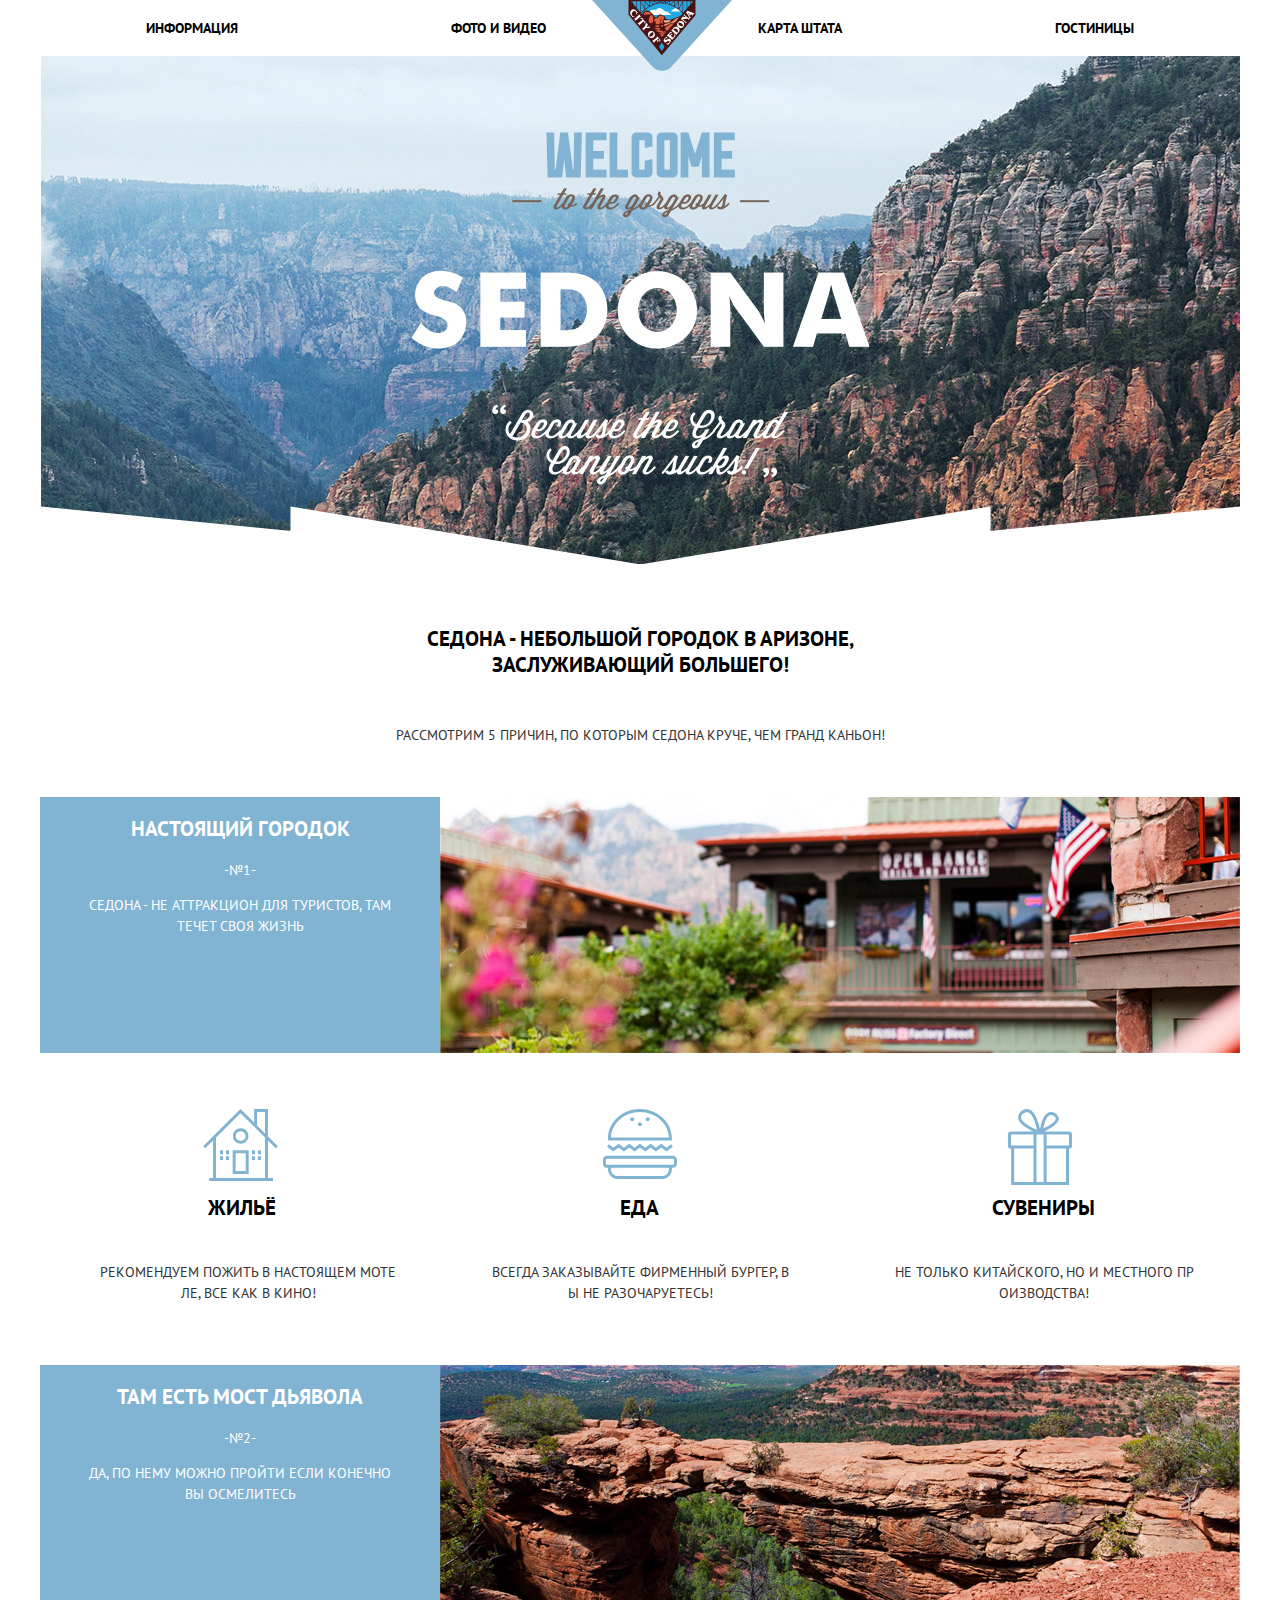
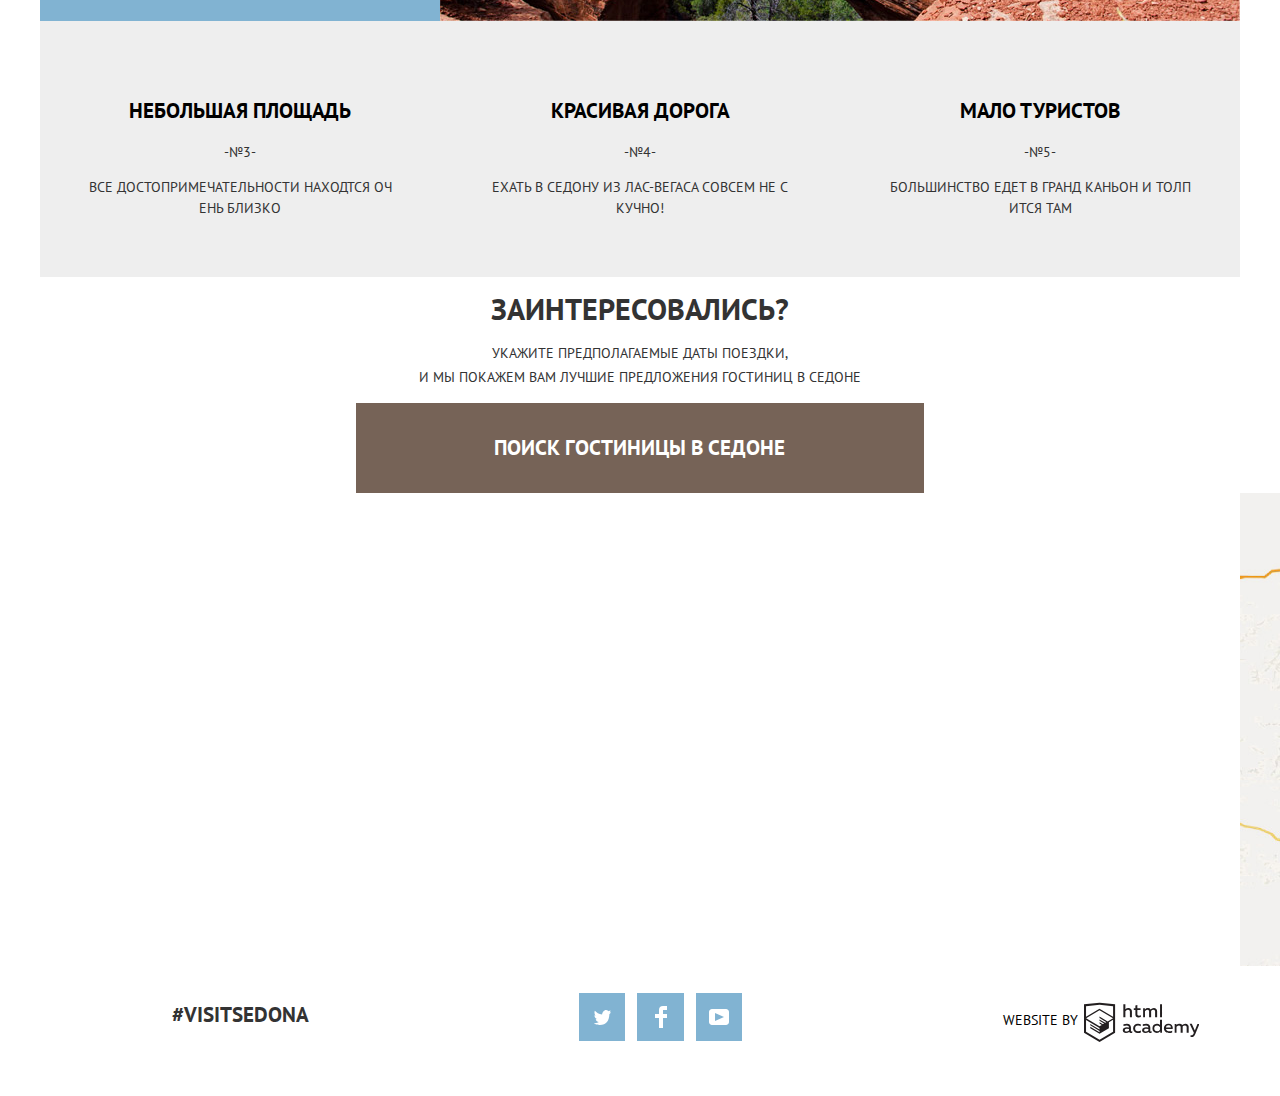
==== commit 8ece07cc: "основная" ====
--- a/index.html
+++ b/index.html
@@ -118,21 +118,28 @@
                 <svg xmlns="http://www.w3.org/2000/svg" width="21" height="22"><path d="M19.251 2.025h-2.845V.648c0-.381-.294-.689-.656-.689-.363 0-.656.308-.656.689v1.377h-3.938V.648c0-.381-.294-.689-.655-.689-.363 0-.657.308-.657.689v1.377H5.906V.648c0-.381-.294-.689-.656-.689-.363 0-.657.308-.657.689v1.377H1.75C.784 2.025 0 2.847 0 3.862v16.302C0 21.179.784 22 1.75 22h17.501c.966 0 1.749-.821 1.749-1.836V3.862c0-1.015-.783-1.837-1.749-1.837zm.437 18.139a.448.448 0 0 1-.437.459H1.75a.45.45 0 0 1-.438-.459V3.862a.45.45 0 0 1 .438-.459h2.844v1.378c0 .381.294.689.657.689.362 0 .656-.308.656-.689V3.403h3.938v1.378c0 .381.294.689.657.689.361 0 .655-.308.655-.689V3.403h3.938v1.378c0 .381.293.689.656.689.362 0 .656-.308.656-.689V3.403h2.845c.241 0 .437.206.437.459v16.302z"/><path d="M4.594 8.225h2.625v2.066H4.594zM4.594 11.668h2.625v2.067H4.594zM4.594 15.112h2.625v2.066H4.594zM9.188 15.112h2.625v2.066H9.188zM9.188 11.668h2.625v2.067H9.188zM9.188 8.225h2.625v2.066H9.188zM13.781 15.112h2.625v2.066h-2.625zM13.781 11.668h2.625v2.067h-2.625zM13.781 8.225h2.625v2.066h-2.625z"/></svg>
               </button>
             </p>
+            <div class="modal-grid">
             <p class="search-item aduls">
               <label for="aduls">Взрослые:</label>
-              <input  class="search-" id="aduls" type="number" name="aduls" min="0" placeholder="2">
+              <span class="aduls-count">
               <button class="button less-button" type="submit">-</button>
+              <input  class="search-" id="aduls" type="text" name="aduls" min="0" placeholder="2">
               <button class="button more-button" type="submit">+</button>
+              </span>
             </p>
             <p class="search-item kids">
               <label for="kids">Дети:</label>
-              <input  class="" id="kids" type="number" name="kids" min="0" placeholder="0">
-              <button class="button less-button" type="submit">-</button>
-              <button class="button more-button" type="submit">+</button>
-            </p>
+              <span class="kids-count">
+              <button class="button less-button less-button-2" type="submit">-</button>
+              <input  class="" id="kids" type="text" name="kids" min="0" placeholder="0">
+              <button class="button more-button more-button-2" type="submit">+</button>
+            </span>
+            </p>
+        </div>
             <button class="button find-button" type="submit">Найти</button>
           </form>
         </div>
+
       </section>
       <div class="map-block">
         <iframe src="https://www.google.com/maps/embed?pb=!1m18!1m12!1m3!1d52385.18050598901!2d-111.83015806590326!3d34.85437338101261!2m3!1f0!2f0!3f0!3m2!1i1024!2i768!4f13.1!3m3!1m2!1s0x872da132f942b00d%3A0x5548c523fa6c8efd!2z0KHQtdC00L7QvdCwLCDQkNGA0LjQt9C-0L3QsCA4NjMzNg!5e0!3m2!1sru!2sus!4v1536242335279" width="1200" height="474" frameborder="0" style="border:0" allowfullscreen></iframe>
--- a/css/style.css
+++ b/css/style.css
@@ -335,6 +335,7 @@
   position:absolute;
   color: #000000;
   background-color: #ffffff;
+  z-index: 3;
   }
 
 .modal-search-form {
@@ -352,6 +353,20 @@
 
 .modal-error {
   animation: shake 0.6s;
+}
+
+.map-block img {
+  position: absolute;
+  bottom: 7px;
+  z-index: 1;
+  margin: 0;
+}
+
+.map-block iframe {
+  position: relative;
+  z-index: 2;
+
+  border: none;
 }
 
 .search-item {
@@ -502,6 +517,175 @@
   left: 70%;
 }
 
+
+.filter-range {
+  position:absolute;
+  top: 1px;
+  right: 100px;
+  
+  width: 330px;
+  margin:  0; 
+  padding: 0;
+
+  color: #ffffff;
+  text-transform: uppercase;
+}
+
+.filter-range-title {
+  margin-bottom: 9px;
+
+  font-weight: 600;
+  font-size: 16px;
+  line-height: 21px;
+}
+
+.price-controls {
+  position: relative;
+  
+  height: 36px;
+  margin-bottom: 20px;
+
+  font-size: 0;
+
+  border: 2px solid #ffffff;
+  border-radius: 2px;
+}
+
+.price-controls::after {
+  content: "";
+  position: absolute;
+  top: 50%;
+  left: 50%;
+
+  width: 2px;
+  height: 22px;
+
+  background: #ffffff;
+  transform: translate(-50%, -50%);
+}
+
+.price-controls label {
+  display: inline-block;
+
+  font-size: 14px;
+  line-height: 38px;
+  vertical-align: top;
+
+  cursor: pointer;
+}
+
+.price-controls .min-price,
+.price-controls .max-price {
+  width: 90px;
+  padding-left: 65px;
+}
+
+.price-controls input {
+  width: 50px;
+  margin: 0;
+
+  color: inherit;
+  font: inherit;
+
+  background: none;
+  border: none;
+}
+
+.range-controls {
+  position: relative;
+
+  margin-bottom: 32px;
+}
+
+.range-controls .scale {
+  height: 2px;
+
+  background: rgba(255, 255, 255, 0.3);
+}
+
+.range-controls .bar {
+  width: 80%;
+  height: 2px;
+
+  background: #ffffff;
+}
+
+.range-toggle {
+  position: absolute;
+  top: -9px;
+
+  width: 4px;
+  height: 4px;
+
+  background: #ababab;
+  border: 8px solid #ffffff;
+  border-radius: 50%;
+  box-shadow: 0 2px 1px 0 rgba(0, 1, 1, 0.2);
+  cursor: pointer;
+}
+
+.range-toggle:hover {
+  background: #1c4f80;
+}
+
+.range-toggle-min {
+  left: 0;
+}
+
+.range-toggle-max {
+  left: 80%;
+}
+
+.btn-transparent {
+  display: block;
+  margin: 0 auto;
+  padding: 6px 35px;
+
+  font-size: 14px;
+  line-height: 20px;
+  color: #ffffff;
+  text-transform: uppercase;
+
+  background: transparent;
+  border: 2px solid #ffffff;
+  border-radius: 2px;
+  cursor: pointer;
+}
+
+.btn-transparent:hover {
+  color: #000000;
+
+  background: #ffffff;
+}
+
+-------------------
+.filter-controls label {
+  display: inline-block;
+
+  font-size: 14px;
+  line-height: 38px;
+  vertical-align: top;
+
+  cursor: pointer;
+}
+
+.filter-controls .min-price,
+.filter-controls .max-price {
+  width: 90px;
+  padding-left: 65px;
+}
+
+.filter-controls input {
+  width: 50px;
+  margin: 0;
+
+  color: inherit;
+  font: inherit;
+
+  background: none;
+  border: none;
+}
+
 .filter-section label {
   display: inline-block;
 
@@ -796,6 +980,7 @@
   padding-left: 15px;
   padding-bottom: 16px;
   padding-right: 14px;
+  background-color: none;
 }
 
 .social-button-2 svg {
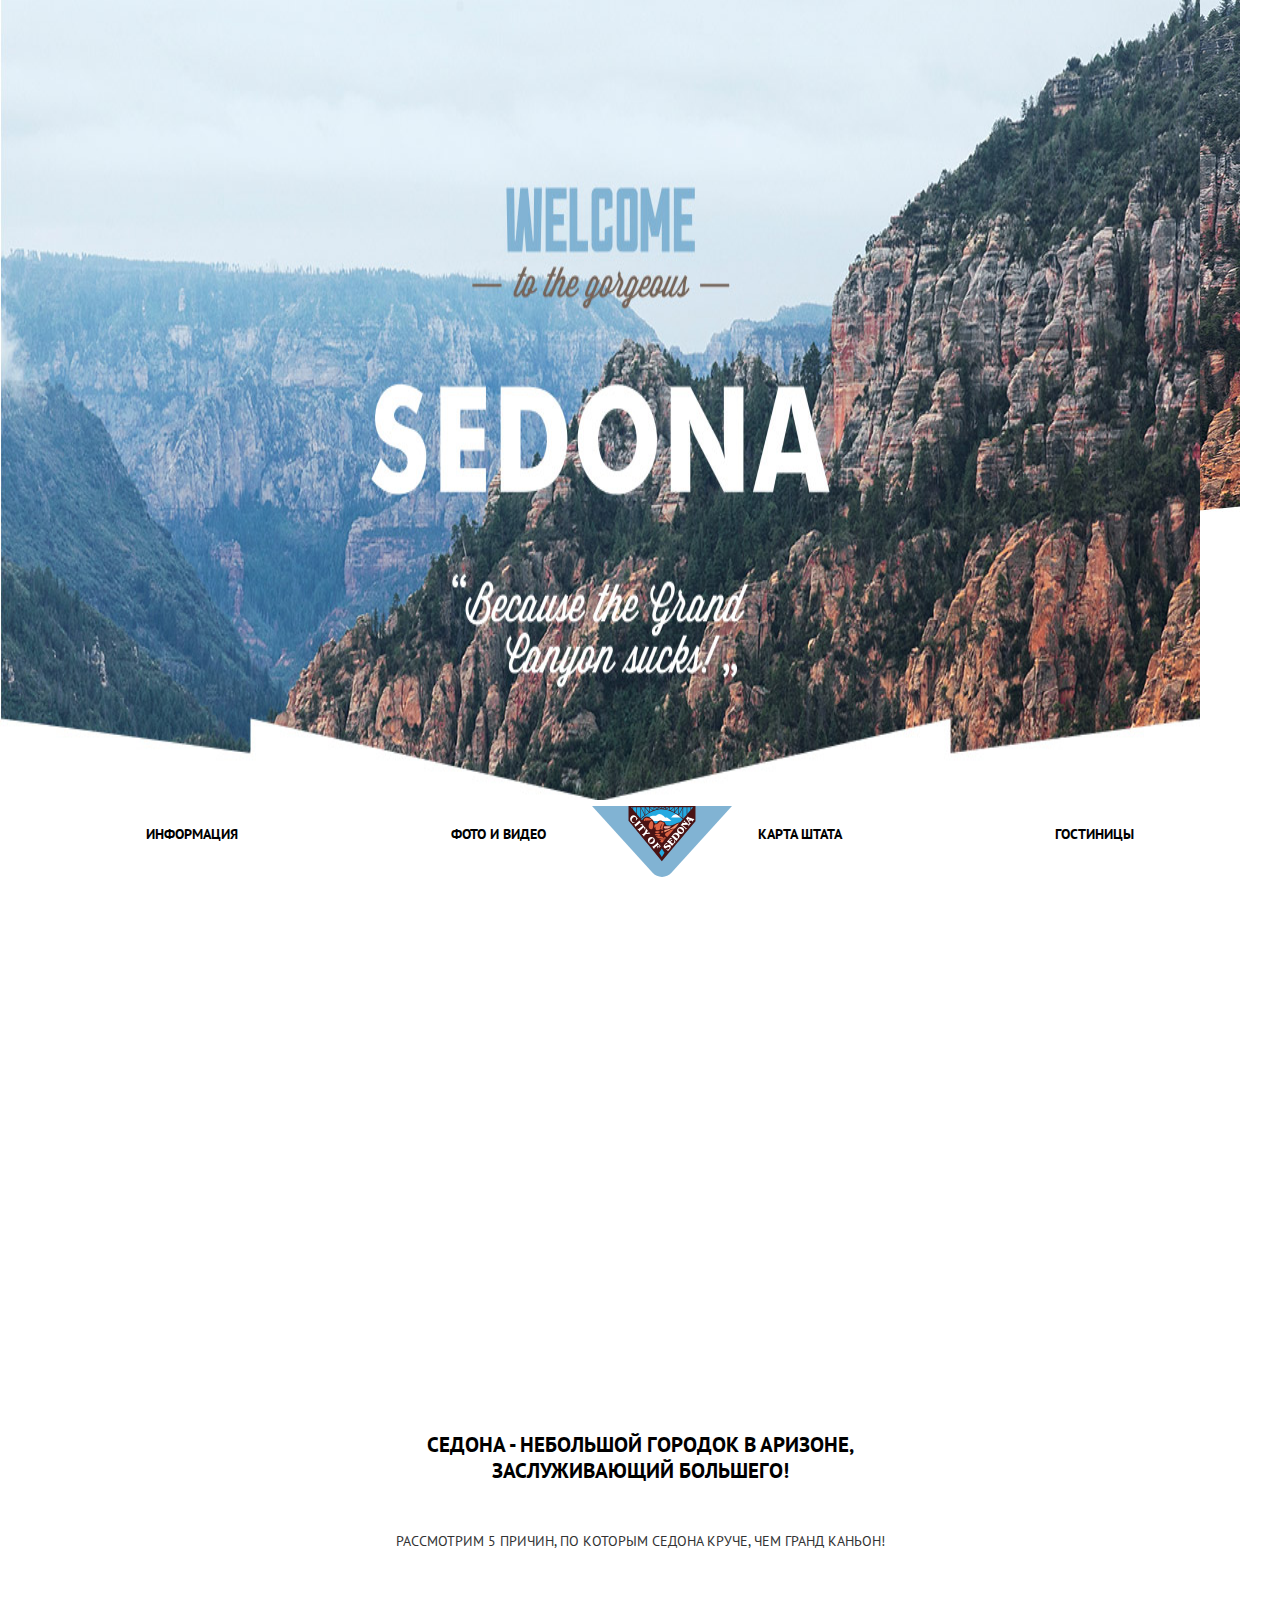
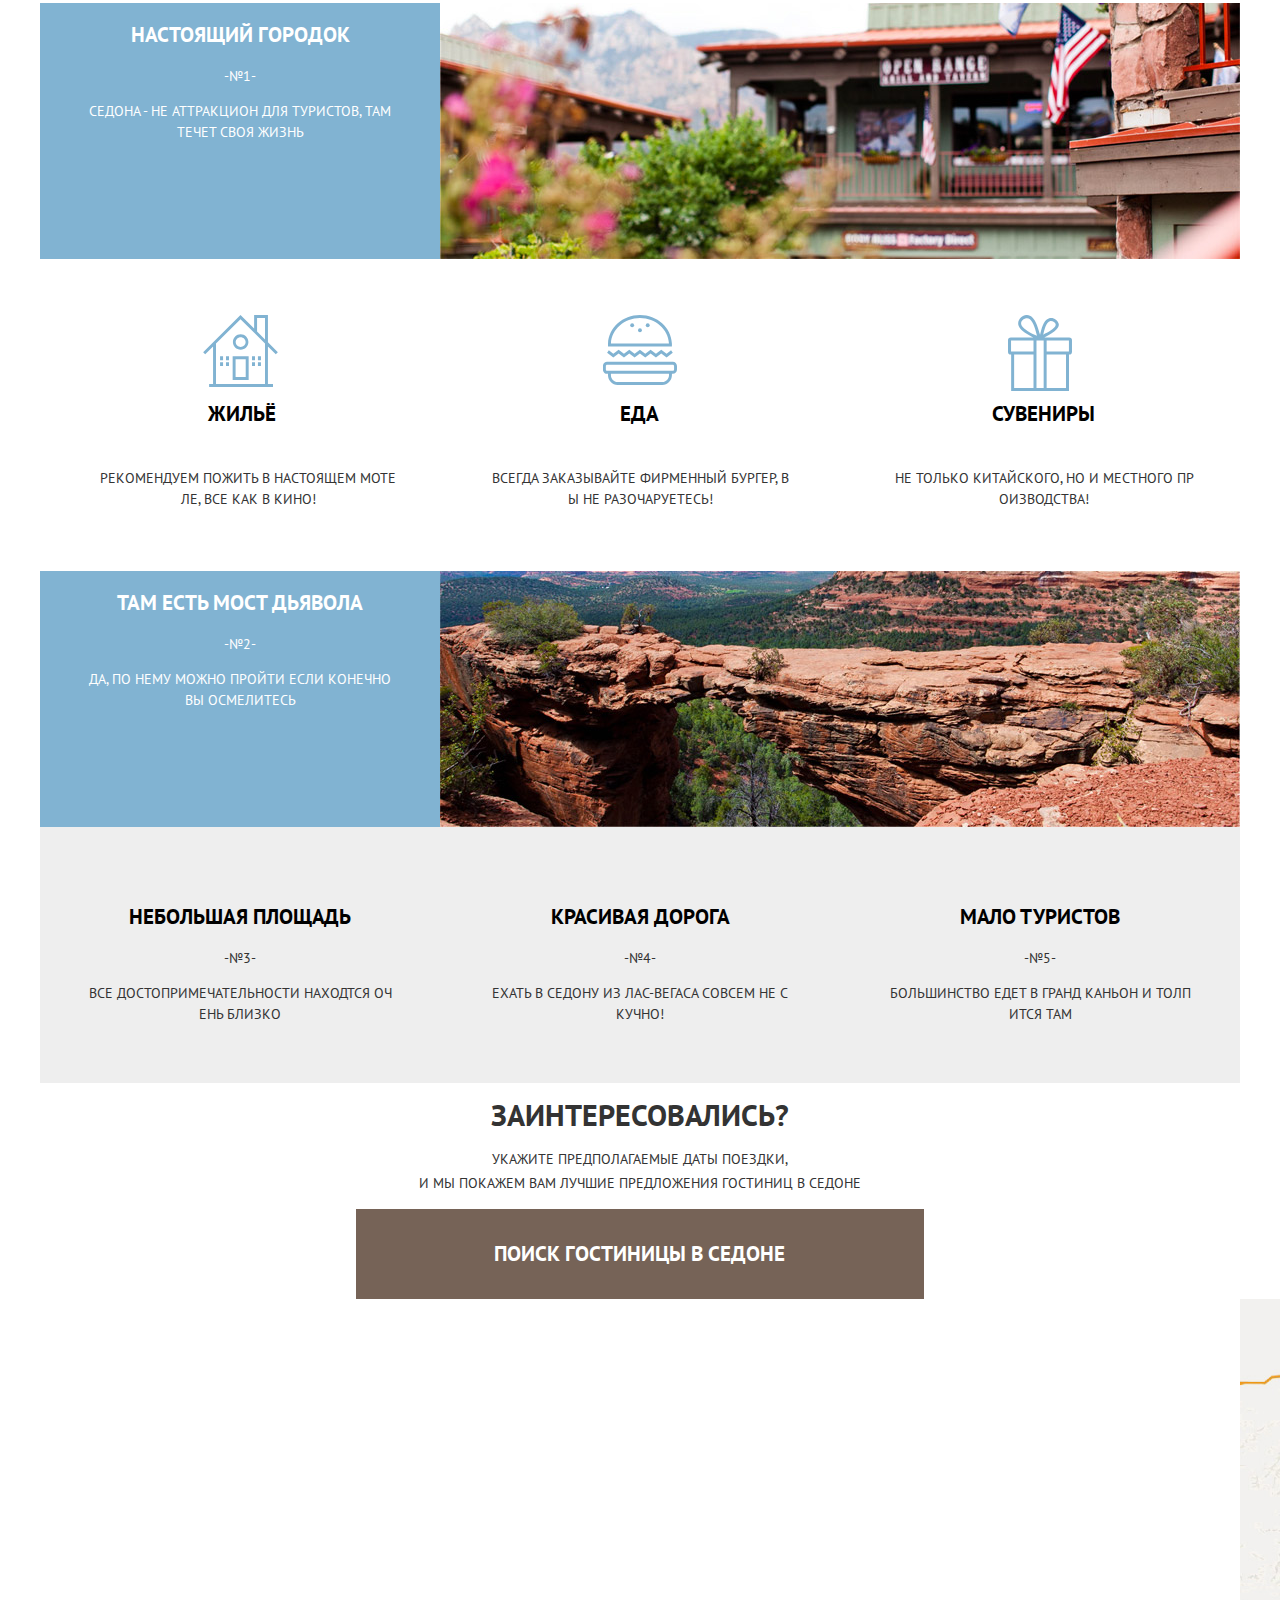
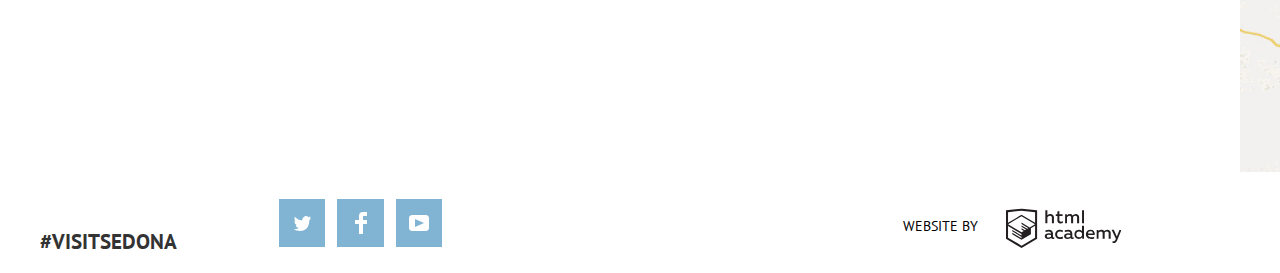
==== commit fdfb35b7: "основная" ====
--- a/index.html
+++ b/index.html
@@ -9,6 +9,10 @@
   </head>
   <body>
     <div class="wrapper-main-page">
+      <div class="intro">
+      <img src="img/background-index.jpg" width="1200" height="800" alt="фоновая картинка">
+      </div>
+      <div>
     <header class="main-header">
         <nav class="site-navigation">
           <a class="main-header-logo">
@@ -22,7 +26,7 @@
           </ul>
         </nav>
     </header>
-    <main class="container">
+    <main class="container container-2">
       <h1 class="visually-hidden">Sedona</h1>
       <p class="main-title">Седона - небольшой городок в Аризоне, заслуживающий большего!</p>
       <section class="reasons">
@@ -146,8 +150,8 @@
         <img src="img/map.jpg" width="1200" height="473" alt="Как до нас добраться">
       </div>
     </main>
-    <footer class="main-footer container">
-      <p class="footer-hashtag container">#visitsedona</p>
+    <footer class="main-footer container container-2">
+      <p class="footer-hashtag">#visitsedona</p>
       <div class="footer-social container">
         <ul class="social-list">
           <li>
--- a/css/style.css
+++ b/css/style.css
@@ -228,11 +228,15 @@
 }
 
 .calendar-icon {
+  position: absolute;
+  right: 55px;
+  padding-top: 5px;
   background-color: transparent;
   /*background-image: url("../img/calendar.svg");
   background-position: center right;
   background-repeat: no-repeat;*/
   fill: #cacaca;
+  
 }
 
 .calendar-icon:hover {
@@ -243,6 +247,44 @@
 .calendar-icon:active {
   background-color: transparent;
   fill: #81b3d2;
+}
+
+.less-button {
+  position: absolute;
+  right: 45px;
+  padding-top: 1px;
+  padding-left: 13px;
+  padding-bottom: 5px;
+  padding-right: 13px;
+}
+
+.less-button-2 {
+  position: absolute;
+  right: 80px;
+  padding-top: 1px;
+  padding-left: 13px;
+  padding-bottom: 5px;
+  padding-right: 13px;
+}
+
+.more-button {
+  position: absolute;
+  bottom: 30px;
+  left: 44px;
+  padding-top: 3px;
+  padding-left: 13px;
+  padding-bottom: 3px;
+  padding-right: 13px;
+}
+
+.more-button-2 {
+  position: absolute;
+  bottom: 30px;
+  left: 192px;
+  padding-top: 3px;
+  padding-left: 13px;
+  padding-bottom: 3px;
+  padding-right: 13px;
 }
 
 .less-button,
@@ -374,26 +416,89 @@
   margin: 0;
   padding: 0;
   width: 459px;
-  justify-content:space-between;
+  justify-content:space-around;
 }
 
 .arrival-date {
   padding-top: 55px;
+  display: flex;
+}
+
+.arrival-date label {
+  width: 130px;
+  padding-right: 19px
+}
+
+.arrival-date input {
+  width: 430px;
 }
 
 .departure-date {
   padding-top: 29px;
+  display: flex;
+}
+
+.departure-date label {
+  width: 130px;
+  padding-right: 19px;
+}
+
+.departure-date input {
+  width: 430px;
+}
+
+.modal-grid {
+  padding-left: 0;
+  margin-left: 0;
+  display: flex;
 }
 
 .aduls {
-  padding-top: 30px; 
+  padding-top: 30px;
+  width: 50%;
+  display: flex;
+  position: relative;
+  right: 29px;
+}
+
+.aduls label {
+  margin: 0;
+  padding: 0;
+}
+
+.aduls-count {
+  margin: 0;
+  padding: 0;
+  position: relative;
+  left: 10px;
+}
+
+.aduls-count input {
+  width: 40px;
+  text-align: center;
 }
 
 .kids {
   padding-top: 30px;
   padding-bottom: 30px;
-}
-
+  width: 50%;
+  display: flex;
+  position: relative;
+  left: 5px;
+}
+
+.kids label {
+  
+}
+
+.kids-count {
+  /*width: 120px;*/
+}
+
+.kids-count input {
+  width: 40px;
+  text-align: center;
+}
 
 .find-button {
   width: 100%;
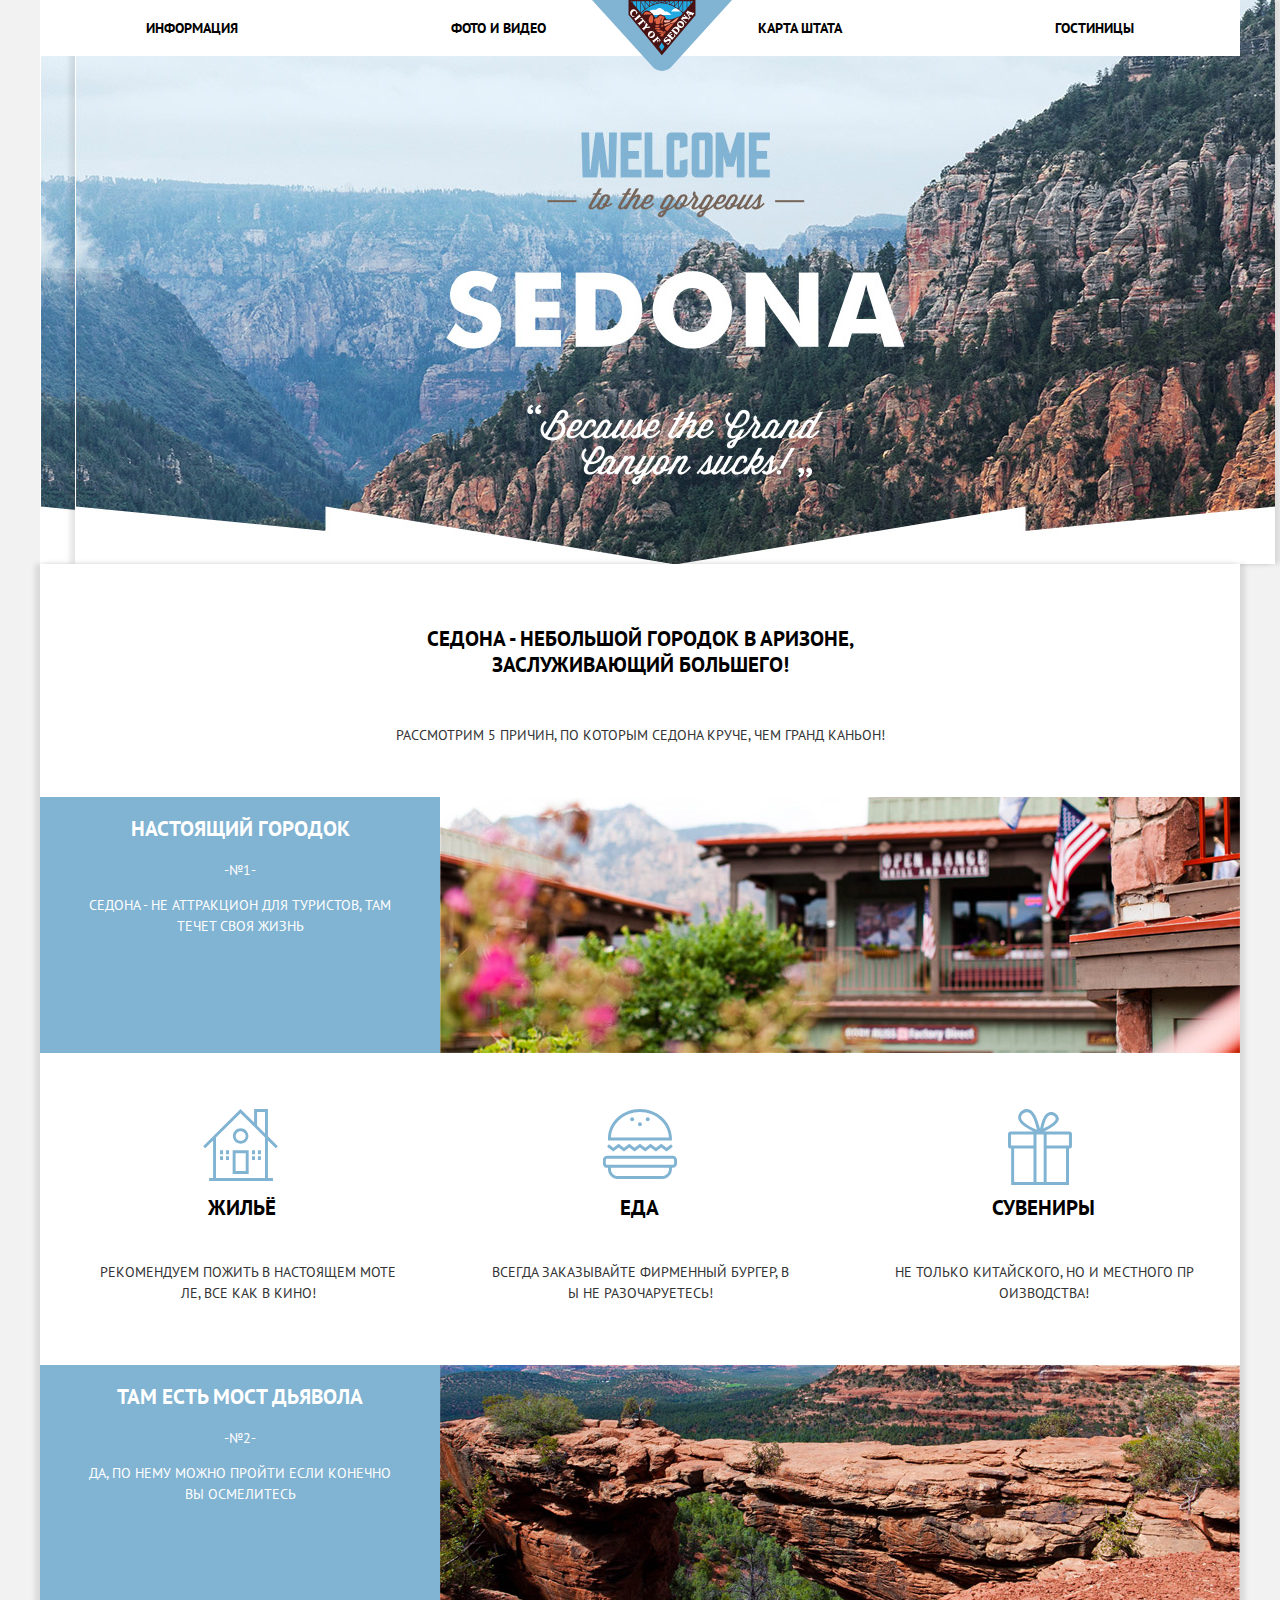
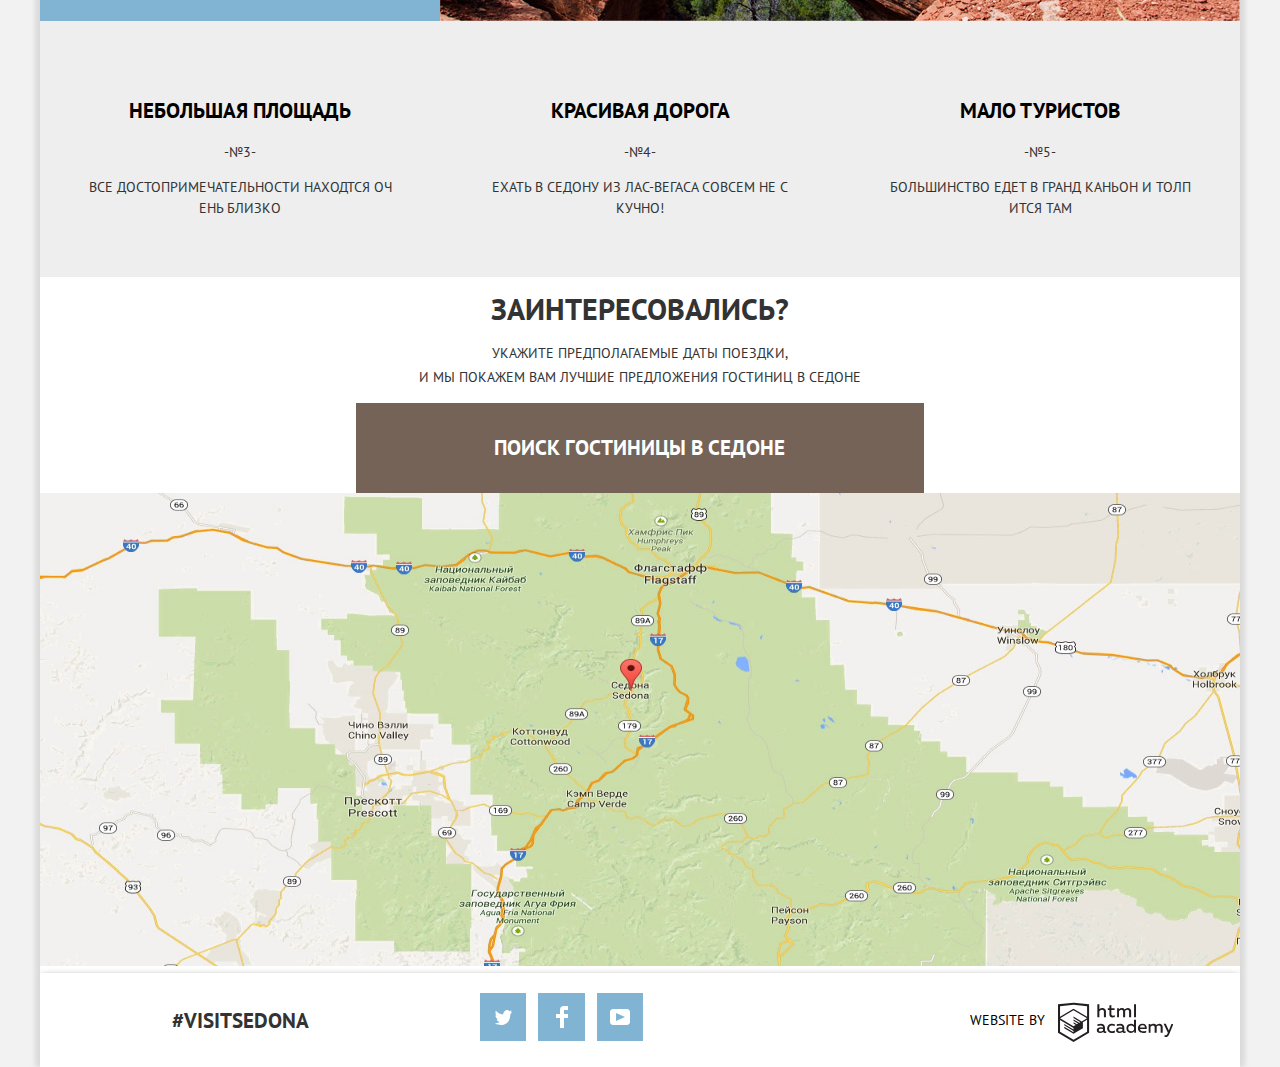
==== commit 4a65ffff: "Основная" ====
--- a/index.html
+++ b/index.html
@@ -12,7 +12,6 @@
       <div class="intro">
       <img src="img/background-index.jpg" width="1200" height="800" alt="фоновая картинка">
       </div>
-      <div>
     <header class="main-header">
         <nav class="site-navigation">
           <a class="main-header-logo">
@@ -127,7 +126,7 @@
               <label for="aduls">Взрослые:</label>
               <span class="aduls-count">
               <button class="button less-button" type="submit">-</button>
-              <input  class="search-" id="aduls" type="text" name="aduls" min="0" placeholder="2">
+              <input  class="" id="aduls" type="text" name="aduls"  placeholder="2">
               <button class="button more-button" type="submit">+</button>
               </span>
             </p>
@@ -135,7 +134,7 @@
               <label for="kids">Дети:</label>
               <span class="kids-count">
               <button class="button less-button less-button-2" type="submit">-</button>
-              <input  class="" id="kids" type="text" name="kids" min="0" placeholder="0">
+              <input  class="" id="kids" type="text" name="kids"  placeholder="0">
               <button class="button more-button more-button-2" type="submit">+</button>
             </span>
             </p>
@@ -184,7 +183,7 @@
           </a>
       </div>
     </footer>
-      </div>
+    </div>
      <script>
        var link = document.querySelector(".search-button");
        var popup = document.querySelector(".modal-search-form");
--- a/css/style.css
+++ b/css/style.css
@@ -1,5 +1,5 @@
 body {
-  min-width: 768px;
+  min-width: 1200px;
   margin: 0;
   padding: 0;
 
@@ -10,7 +10,7 @@
   color: #333333;
   text-transform: uppercase;
 
-  background-color: #ffffff;
+  background-color: #f2f2f2;
 }
 
 .img {
@@ -35,7 +35,9 @@
 
   white-space: nowrap;
 
-  clip-path: inset(100%);
+  -webkit-clip-path: inset(100%);
+
+          clip-path: inset(100%);
   clip: rect(0 0 0 0);
   overflow: hidden;
 }
@@ -66,13 +68,43 @@
   background-repeat: no-repeat;
 }
 
+.intro{
+  position: absolute;
+  left: 75px;
+}
+
+.intro img{
+  height: 564px;
+  -webkit-box-shadow: 
+ -5px 0 5px rgba(0, 0, 0, 0.1),
+  5px 0 5px rgba(0, 0, 0, 0.1);
+          box-shadow: 
+ -5px 0 5px rgba(0, 0, 0, 0.1),
+  5px 0 5px rgba(0, 0, 0, 0.1);
+}
+
+.container {
+  background-color: #ffffff;
+}
+
+.container-2 {
+  -webkit-box-shadow: 
+ -5px 0 5px rgba(0, 0, 0, 0.1),
+  5px 0 5px rgba(0, 0, 0, 0.1);
+          box-shadow: 
+ -5px 0 5px rgba(0, 0, 0, 0.1),
+  5px 0 5px rgba(0, 0, 0, 0.1);
+
+}
+
+
 /*-- Навигация --*/
 .site-navigation {
   font-size: 14px;
   line-height: 26px;
   font-weight: 700;
   color: #000000;
-
+  
   background-color: #ffffff;
 }
 
@@ -150,6 +182,7 @@
   padding: 0;
   list-style: none;
   text-align: center;
+  background-color: #ffffff;
 }
 
 .advantage-icon-1 {
@@ -183,6 +216,7 @@
 
 .desire {
   text-align: center;
+  background-color: #ffffff;
 }
 
 .desire b {
@@ -212,6 +246,7 @@
 }
 
 .search-item input {
+  min-height: 26px;
   font: inherit;
   text-transform: uppercase;
 
@@ -333,28 +368,55 @@
   padding-bottom: 32px;
 }
 
+@-webkit-keyframes bounce {
+  0% {
+    -webkit-transform: translateY(-5px);
+            transform: translateY(-5px);
+  }
+
+  70% {
+    -webkit-transform: translateY(0.5px);
+            transform: translateY(0.5px);
+  }
+
+  90% {
+    -webkit-transform: translateY(-0.5px);
+            transform: translateY(-0.5px);
+  }
+
+  100% {
+    -webkit-transform: translateY(0);
+            transform: translateY(0);
+  }
+}
+
 @keyframes bounce {
   0% {
-    transform: translateY(-5px);
+    -webkit-transform: translateY(-5px);
+            transform: translateY(-5px);
   }
 
   70% {
-    transform: translateY(0.5px);
+    -webkit-transform: translateY(0.5px);
+            transform: translateY(0.5px);
   }
 
   90% {
-    transform: translateY(-0.5px);
+    -webkit-transform: translateY(-0.5px);
+            transform: translateY(-0.5px);
   }
 
   100% {
-    transform: translateY(0);
+    -webkit-transform: translateY(0);
+            transform: translateY(0);
   }
 }
 
-@keyframes shake {
+@-webkit-keyframes shake {
   0%,
   100% {
-    transform: translateX(0);
+    -webkit-transform: translateX(0);
+            transform: translateX(0);
   }
 
   10%,
@@ -362,14 +424,41 @@
   50%,
   70%,
   90% {
-    transform: translateX(-10px);
+    -webkit-transform: translateX(-10px);
+            transform: translateX(-10px);
   }
 
   20%,
   40%,
   60%,
   80% {
-    transform: translateX(10px);
+    -webkit-transform: translateX(10px);
+            transform: translateX(10px);
+  }
+}
+
+@keyframes shake {
+  0%,
+  100% {
+    -webkit-transform: translateX(0);
+            transform: translateX(0);
+  }
+
+  10%,
+  30%,
+  50%,
+  70%,
+  90% {
+    -webkit-transform: translateX(-10px);
+            transform: translateX(-10px);
+  }
+
+  20%,
+  40%,
+  60%,
+  80% {
+    -webkit-transform: translateX(10px);
+            transform: translateX(10px);
   }
 }
 
@@ -386,7 +475,8 @@
   min-height: 395px;
   padding-left: 54px;
   padding-right: 55px;
-  animation: bounce 0.6s;
+  -webkit-animation: bounce 0.6s;
+          animation: bounce 0.6s;
 }
 
 .modal-search-form-show {
@@ -394,12 +484,16 @@
 }
 
 .modal-error {
-  animation: shake 0.6s;
+  -webkit-animation: shake 0.6s;
+          animation: shake 0.6s;
 }
 
 .map-block img {
+  width: 1200;
+  height: 473;
   position: absolute;
   bottom: 7px;
+  right: 0px;
   z-index: 1;
   margin: 0;
 }
@@ -412,15 +506,20 @@
 }
 
 .search-item {
+  display: -webkit-box;
+  display: -ms-flexbox;
   display: flex;
   margin: 0;
   padding: 0;
   width: 459px;
-  justify-content:space-around;
+  -ms-flex-pack:distribute;
+      justify-content:space-around;
 }
 
 .arrival-date {
   padding-top: 55px;
+  display: -webkit-box;
+  display: -ms-flexbox;
   display: flex;
 }
 
@@ -435,6 +534,8 @@
 
 .departure-date {
   padding-top: 29px;
+  display: -webkit-box;
+  display: -ms-flexbox;
   display: flex;
 }
 
@@ -450,12 +551,16 @@
 .modal-grid {
   padding-left: 0;
   margin-left: 0;
+  display: -webkit-box;
+  display: -ms-flexbox;
   display: flex;
 }
 
 .aduls {
   padding-top: 30px;
   width: 50%;
+  display: -webkit-box;
+  display: -ms-flexbox;
   display: flex;
   position: relative;
   right: 29px;
@@ -470,7 +575,7 @@
   margin: 0;
   padding: 0;
   position: relative;
-  left: 10px;
+  left: 21px;
 }
 
 .aduls-count input {
@@ -482,6 +587,8 @@
   padding-top: 30px;
   padding-bottom: 30px;
   width: 50%;
+  display: -webkit-box;
+  display: -ms-flexbox;
   display: flex;
   position: relative;
   left: 5px;
@@ -508,8 +615,17 @@
 
 /*--Каталог - внутренняя страница--*/
 .wrapper-inner-page {
-  background-color: #ffffff;
-
+  background-color: #f2f2f2;
+
+}
+
+.main-header-2 {
+  -webkit-box-shadow: 
+ -5px 0 5px rgba(0, 0, 0, 0.1),
+  5px 0 5px rgba(0, 0, 0, 0.1);
+          box-shadow: 
+ -5px 0 5px rgba(0, 0, 0, 0.1),
+  5px 0 5px rgba(0, 0, 0, 0.1);
 }
 
 .filters {
@@ -584,11 +700,15 @@
     line-height: 30px;
     position: absolute;
     top: -9px;
-    transform: scale(0);
+    -webkit-transform: scale(0);
+        -ms-transform: scale(0);
+            transform: scale(0);
+    -webkit-transition: 0.3s;
+    -o-transition: 0.3s;
     transition: 0.3s;
 }
 
-.filter-input-checkbox[type="checkbox"]:checked + .checkbox-indicator::before {transform: scale(1);}
+.filter-input-checkbox[type="checkbox"]:checked + .checkbox-indicator::before {-webkit-transform: scale(1);-ms-transform: scale(1);transform: scale(1);}
 
 .filter-input-checkbox[type="checkbox"]:focus + .checkbox-indicator {
   border-color: #ffffff;
@@ -610,11 +730,15 @@
     line-height: 30px;
   position: absolute;
   top: -9px;
-    transform: scale(0);
+    -webkit-transform: scale(0);
+        -ms-transform: scale(0);
+            transform: scale(0);
+    -webkit-transition: 0.3s;
+    -o-transition: 0.3s;
     transition: 0.3s;
 }
 
-.filter-input-checkbox-2[type="checkbox"]:checked + .checkbox-indicator::before {transform: scale(1);}
+.filter-input-checkbox-2[type="checkbox"]:checked + .checkbox-indicator::before {-webkit-transform: scale(1);-ms-transform: scale(1);transform: scale(1);}
 
 
 .filter-value{
@@ -666,7 +790,9 @@
   height: 22px;
 
   background: #ffffff;
-  transform: translate(-50%, -50%);
+  -webkit-transform: translate(-50%, -50%);
+      -ms-transform: translate(-50%, -50%);
+          transform: translate(-50%, -50%);
 }
 
 .price-controls label {
@@ -725,7 +851,8 @@
   background: #ababab;
   border: 8px solid #ffffff;
   border-radius: 50%;
-  box-shadow: 0 2px 1px 0 rgba(0, 1, 1, 0.2);
+  -webkit-box-shadow: 0 2px 1px 0 rgba(0, 1, 1, 0.2);
+          box-shadow: 0 2px 1px 0 rgba(0, 1, 1, 0.2);
   cursor: pointer;
 }
 
@@ -815,6 +942,18 @@
   border: 2px solid #ffffff;
 }
 
+.filter-item input::-webkit-input-placeholder {
+  color: #ffffff;
+}
+
+.filter-item input:-ms-input-placeholder {
+  color: #ffffff;
+}
+
+.filter-item input::-ms-input-placeholder {
+  color: #ffffff;
+}
+
 .filter-item input::placeholder {
   color: #ffffff;
 }
@@ -836,6 +975,8 @@
 
 .sorting {
   min-height: 69px;
+  display: -webkit-box;
+  display: -ms-flexbox;
   display: flex;
   position: relative;
   font-size: 12px;
@@ -863,6 +1004,8 @@
 }
 
 .sorting-list {
+  display: -webkit-box;
+  display: -ms-flexbox;
   display: flex;
   position: absolute;
   top: 27px;
@@ -951,6 +1094,8 @@
 }
 
 .catalog {
+  display: -webkit-box;
+  display: -ms-flexbox;
   display: flex;
   position: relative
 }
@@ -1043,21 +1188,32 @@
 }
 
 .main-footer {
+  display: -webkit-box;
+  display: -ms-flexbox;
+  display: flex;
   text-align: center;
+  background-color: #ffffff;
+  position: relative;
 }
 
 .footer-hashtag {
   font-size: 21px;
   line-height: 26px;
   font-weight: 700;
-  position: absolute;
-  top:29px;
+  position: relative;
+  margin: 0;
+  padding-left: 132px;
+  padding-top: 35px;
 }
 
 .social-list {
   list-style: none;
-  display: flex;
-  justify-content: center;
+  display: -webkit-box;
+  display: -ms-flexbox;
+  display: flex;
+  -webkit-box-pack: center;
+      -ms-flex-pack: center;
+          justify-content: center;
 }
 
 .social-button svg {
@@ -1128,7 +1284,9 @@
   font-weight: 400;
   color: #000000;
   position: relative;
-  justify-content: center;
+  -webkit-box-pack: center;
+      -ms-flex-pack: center;
+          justify-content: center;
   top: 20px;
 }
 
@@ -1159,14 +1317,17 @@
 }
 
 .wrapper-main-page .site-navigation {
-  display: flex;
-  
+  display: -webkit-box;
+  display: -ms-flexbox;
+  display: flex;
   height: 56px;
   /*---отступ для фоновой картинки---*/
-  margin-bottom: 570px;
+  margin-bottom: 508px;
 }
 
 .wrapper-inner-page .site-navigation {
+  display: -webkit-box;
+  display: -ms-flexbox;
   display: flex;
 
   height: 56px;
@@ -1183,9 +1344,14 @@
 }
 
 .navigation-list {
-  display: flex;
-  justify-content: space-around;
-  align-items: center;
+  display: -webkit-box;
+  display: -ms-flexbox;
+  display: flex;
+  -ms-flex-pack: distribute;
+      justify-content: space-around;
+  -webkit-box-align: center;
+      -ms-flex-align: center;
+          align-items: center;
   width: 1200px;
   height: 56px;
   margin: 0;
@@ -1193,8 +1359,13 @@
 }
 
 .container {
-  display: flex;
-  flex-direction: column;
+  display: -webkit-box;
+  display: -ms-flexbox;
+  display: flex;
+  -webkit-box-orient: vertical;
+  -webkit-box-direction: normal;
+      -ms-flex-direction: column;
+          flex-direction: column;
   position: relative;
   width: 1200px;
   margin: 0 auto;
@@ -1204,6 +1375,7 @@
 .main-title {
   width: 576px;
   margin: 0 auto;
+  margin-top: 62px;
   margin-bottom: 33px;
 }
 
@@ -1215,16 +1387,31 @@
 }
 
 .reason-list{
-  display: flex;
-  flex-direction: row;
-  flex-wrap: wrap;
+  display: -webkit-box;
+  display: -ms-flexbox;
+  display: flex;
+  -webkit-box-orient: horizontal;
+  -webkit-box-direction: normal;
+      -ms-flex-direction: row;
+          flex-direction: row;
+  -ms-flex-wrap: wrap;
+      flex-wrap: wrap;
 }
 
 .reason-item {
-  display: flex;
-  flex-direction: row;
-  justify-content: center;
-  align-items: center;
+  display: -webkit-box;
+  display: -ms-flexbox;
+  display: flex;
+  -webkit-box-orient: horizontal;
+  -webkit-box-direction: normal;
+      -ms-flex-direction: row;
+          flex-direction: row;
+  -webkit-box-pack: center;
+      -ms-flex-pack: center;
+          justify-content: center;
+  -webkit-box-align: center;
+      -ms-flex-align: center;
+          align-items: center;
   /*border: 1px dashed red;*/
 }
 
@@ -1244,8 +1431,13 @@
 }
 
 .advantage-list {
-  display: flex;
-  flex-direction: row;
+  display: -webkit-box;
+  display: -ms-flexbox;
+  display: flex;
+  -webkit-box-orient: horizontal;
+  -webkit-box-direction: normal;
+      -ms-flex-direction: row;
+          flex-direction: row;
 }
 
 .advantage-item {
@@ -1293,32 +1485,58 @@
 
 
 .reason-item-grey {
-  display: flex;
-  flex-direction: row;
+  display: -webkit-box;
+  display: -ms-flexbox;
+  display: flex;
+  -webkit-box-orient: horizontal;
+  -webkit-box-direction: normal;
+      -ms-flex-direction: row;
+          flex-direction: row;
   width: 400px;
   height: 256px;
 }
 
 .filter {
-  display: flex;
-  flex-direction: row;
+  display: -webkit-box;
+  display: -ms-flexbox;
+  display: flex;
+  -webkit-box-orient: horizontal;
+  -webkit-box-direction: normal;
+      -ms-flex-direction: row;
+          flex-direction: row;
   min-height: 215px;
 }
 
 .sorting {
-  display: flex;
-  flex-direction: row;
+  display: -webkit-box;
+  display: -ms-flexbox;
+  display: flex;
+  -webkit-box-orient: horizontal;
+  -webkit-box-direction: normal;
+      -ms-flex-direction: row;
+          flex-direction: row;
 }
 
 .catalog-list {
-  display: flex;
-  flex-direction: column;
+  display: -webkit-box;
+  display: -ms-flexbox;
+  display: flex;
+  -webkit-box-orient: vertical;
+  -webkit-box-direction: normal;
+      -ms-flex-direction: column;
+          flex-direction: column;
 }
 
 .catalog-item {
-  display: flex;
-  flex-wrap: wrap;
-  flex-direction: row;
+  display: -webkit-box;
+  display: -ms-flexbox;
+  display: flex;
+  -ms-flex-wrap: wrap;
+      flex-wrap: wrap;
+  -webkit-box-orient: horizontal;
+  -webkit-box-direction: normal;
+      -ms-flex-direction: row;
+          flex-direction: row;
 }
 
 .catalog-category {
@@ -1334,8 +1552,12 @@
 }
 
 .container-button {
-  display: flex;
-  justify-content: flex-start;
+  display: -webkit-box;
+  display: -ms-flexbox;
+  display: flex;
+  -webkit-box-pack: start;
+      -ms-flex-pack: start;
+          justify-content: flex-start;
   margin-left: 30px;
   margin-top: 8px;
   margin-bottom: 60px;
@@ -1368,7 +1590,19 @@
 }
 
 .main-footer {
-  display: flex;
-  flex-direction: row;
+  display: -webkit-box;
+  display: -ms-flexbox;
+  display: flex;
+  -webkit-box-orient: horizontal;
+  -webkit-box-direction: normal;
+      -ms-flex-direction: row;
+          flex-direction: row;
   position: relative;
-}
+  background-color: #ffffff;
+  -webkit-box-shadow: 
+ -5px 0 5px rgba(0, 0, 0, 0.1),
+  5px 0 5px rgba(0, 0, 0, 0.1);
+          box-shadow: 
+ -5px 0 5px rgba(0, 0, 0, 0.1),
+  5px 0 5px rgba(0, 0, 0, 0.1);
+}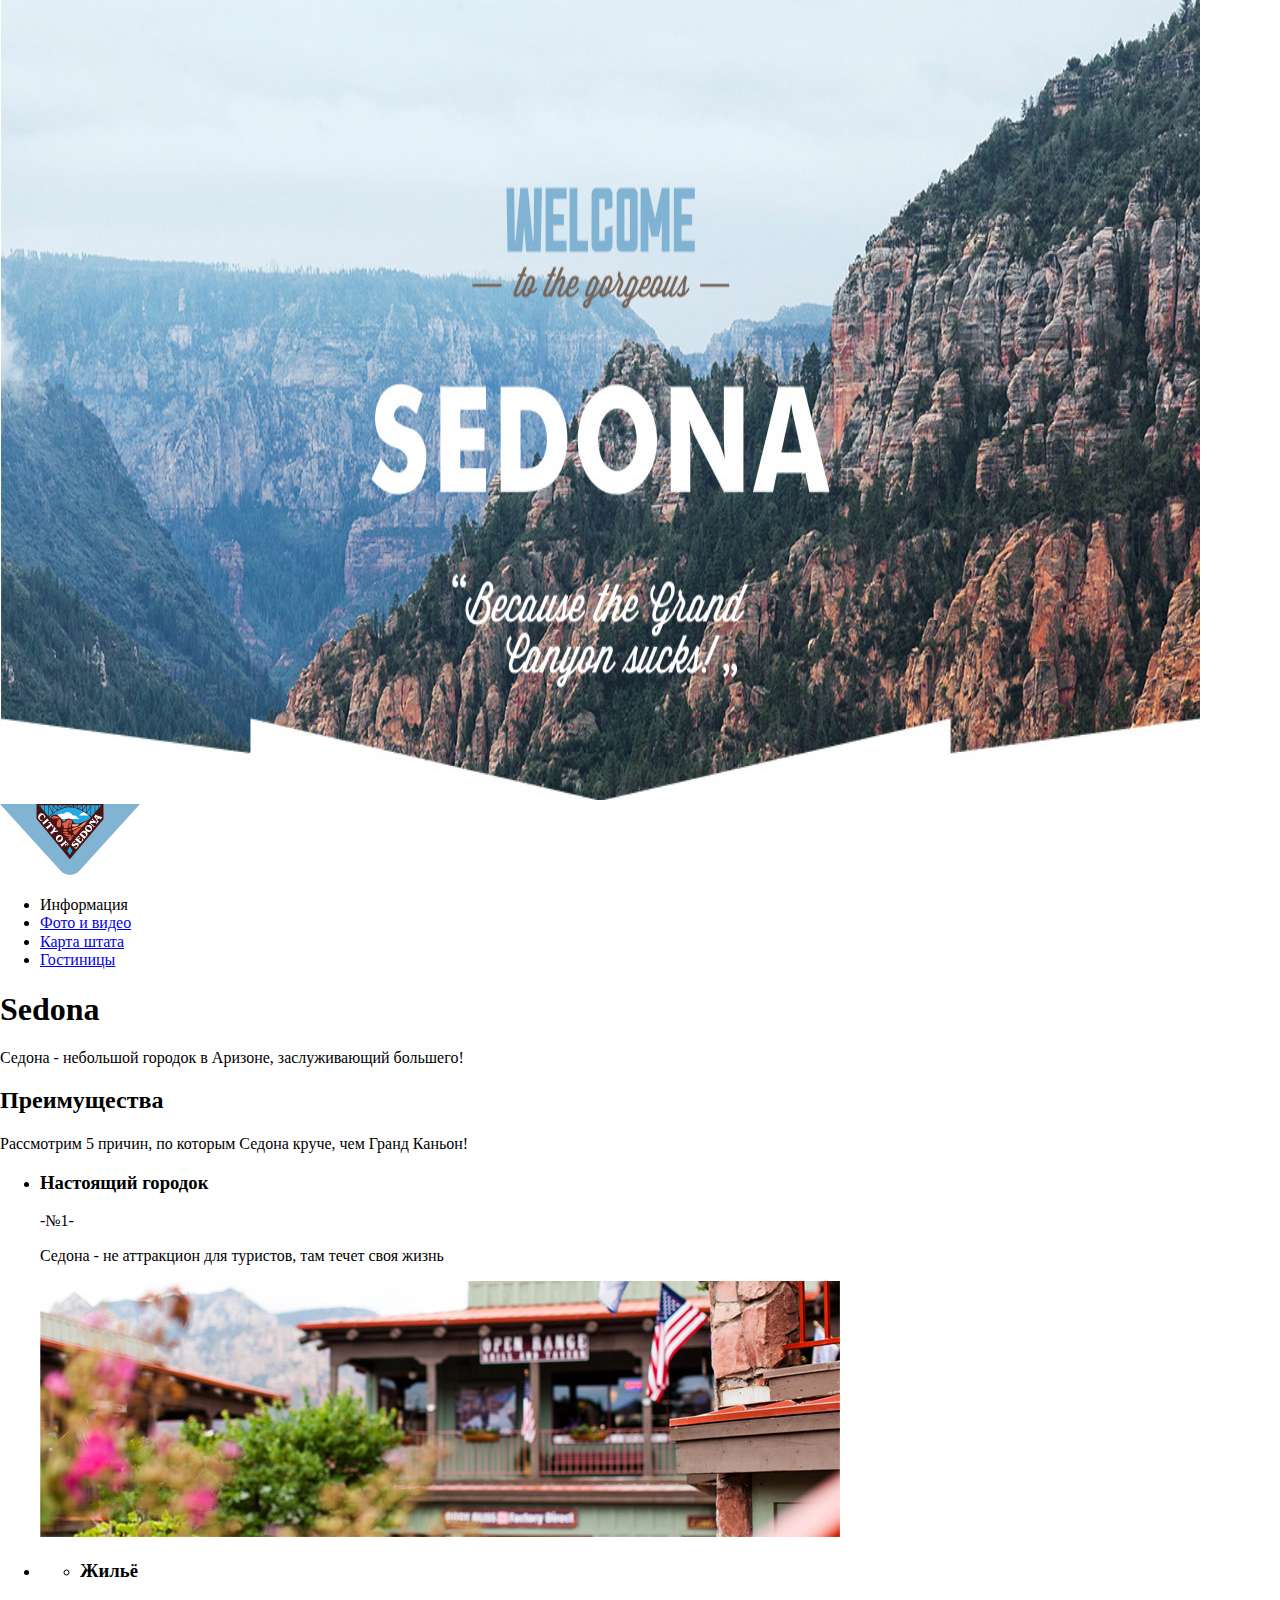
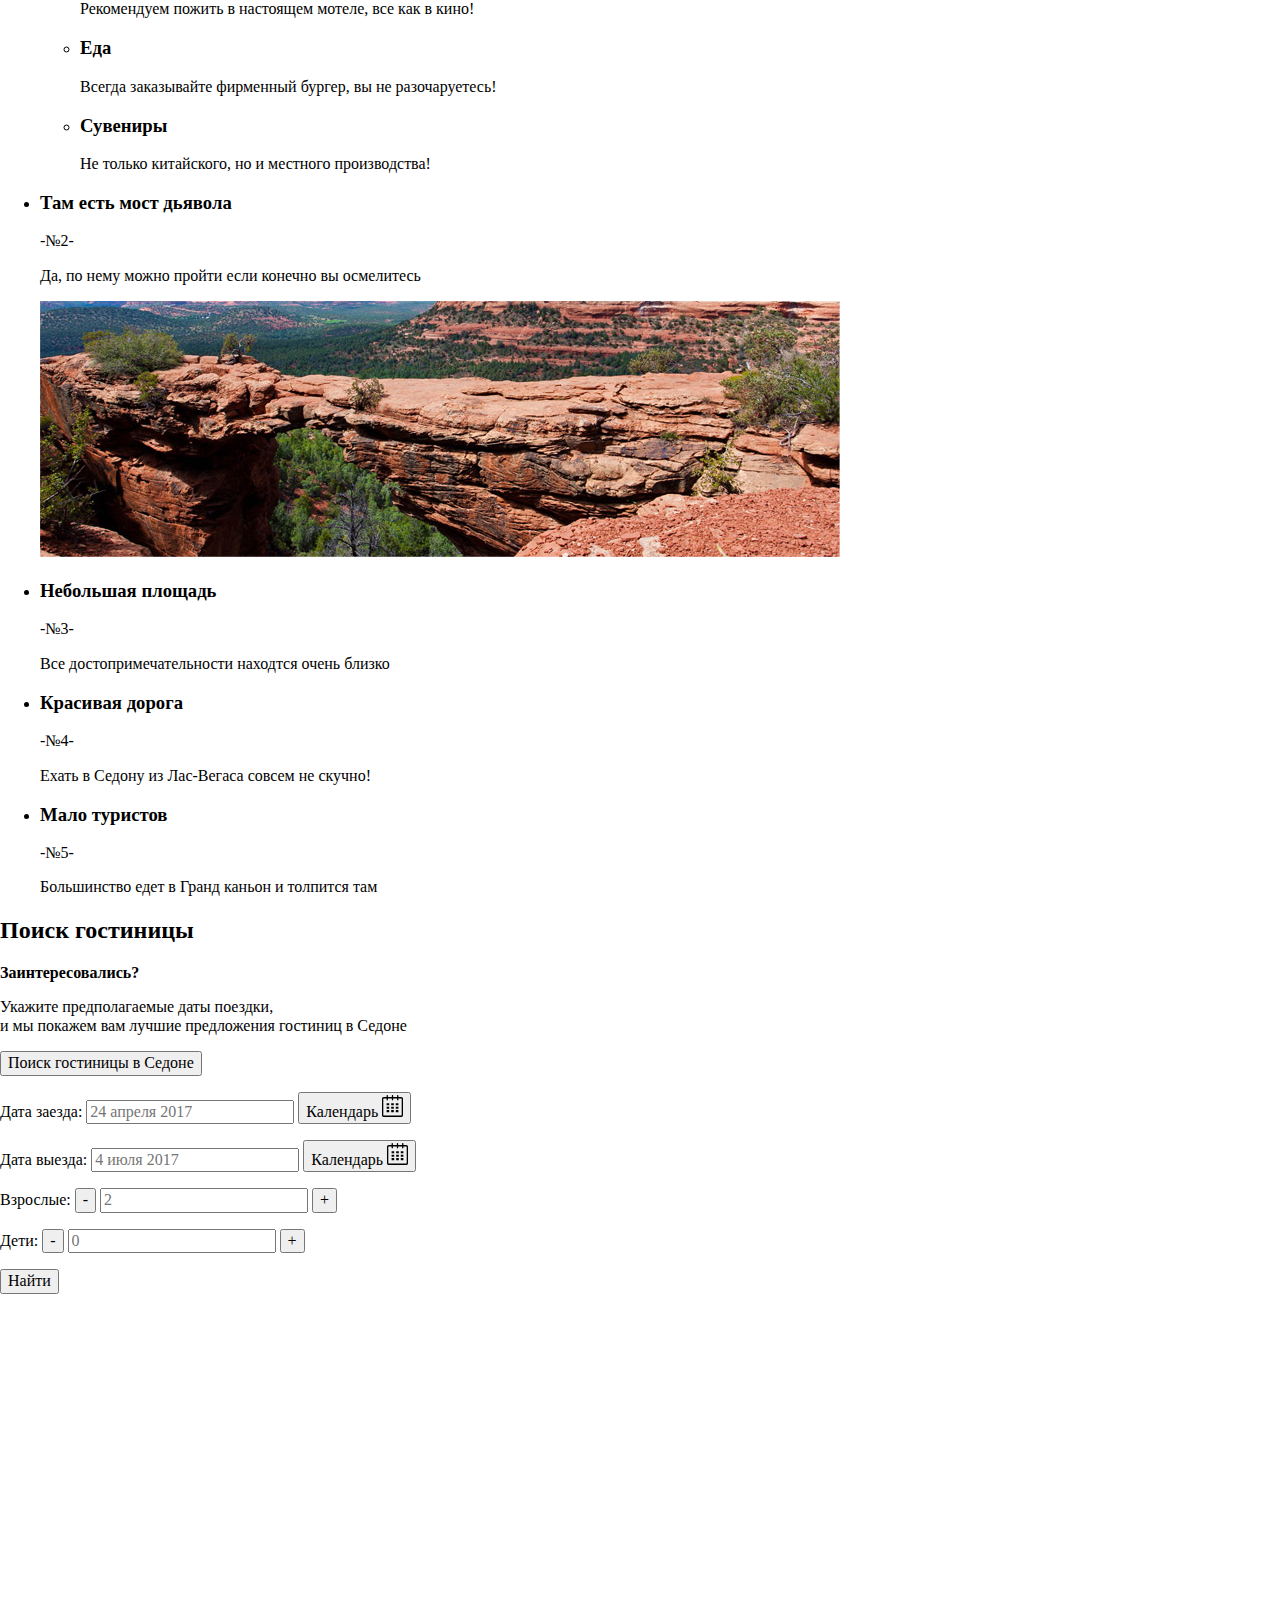
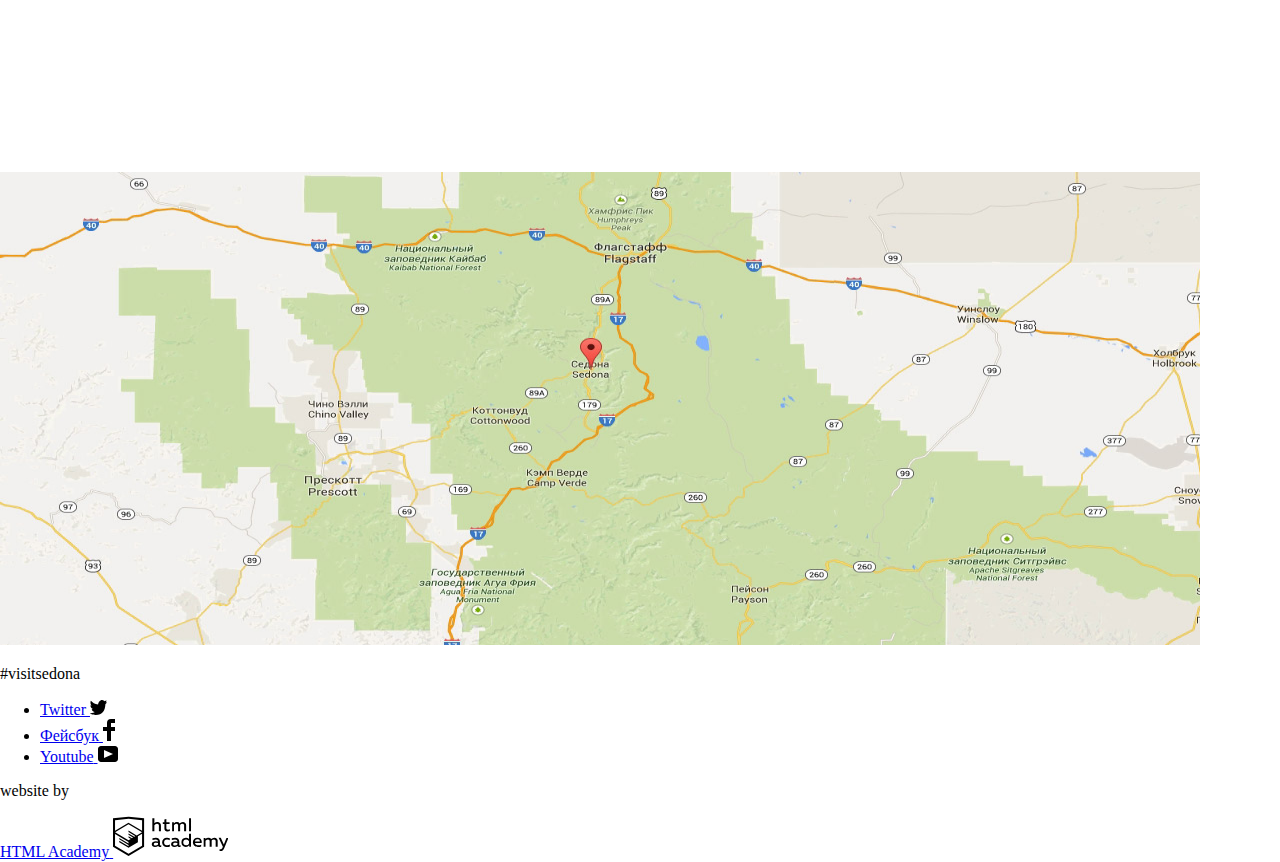
==== commit 0181cca9: "основная" ====
--- a/index.html
+++ b/index.html
@@ -5,7 +5,7 @@
     <title>HTML Academy: Седона</title>
     <link href="https://fonts.googleapis.com/css?family=PT+Sans:400,700&amp;subset=cyrillic" rel="stylesheet">
     <link href="css/normalize.css" rel="stylesheet">
-    <link href="css/style.css" rel="stylesheet">
+    <link href="css/min-style.css" rel="stylesheet">
   </head>
   <body>
     <div class="wrapper-main-page">
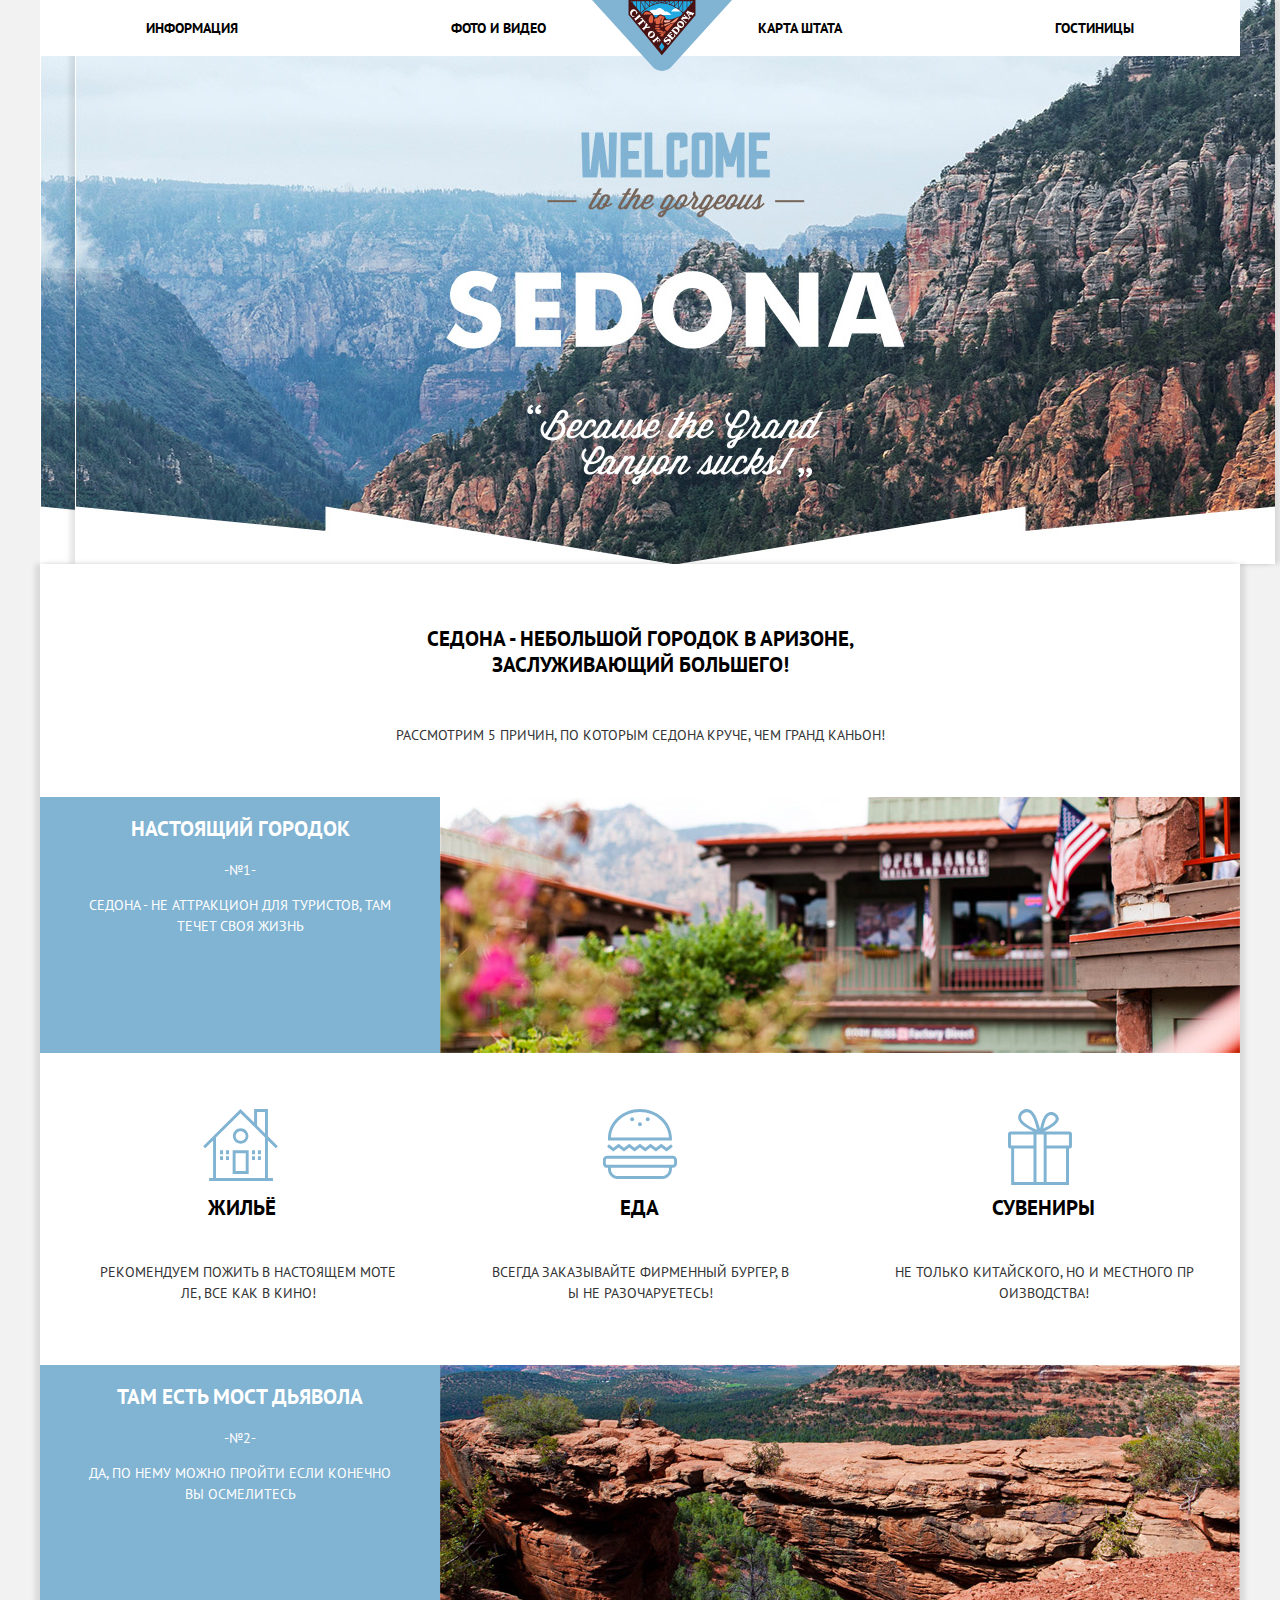
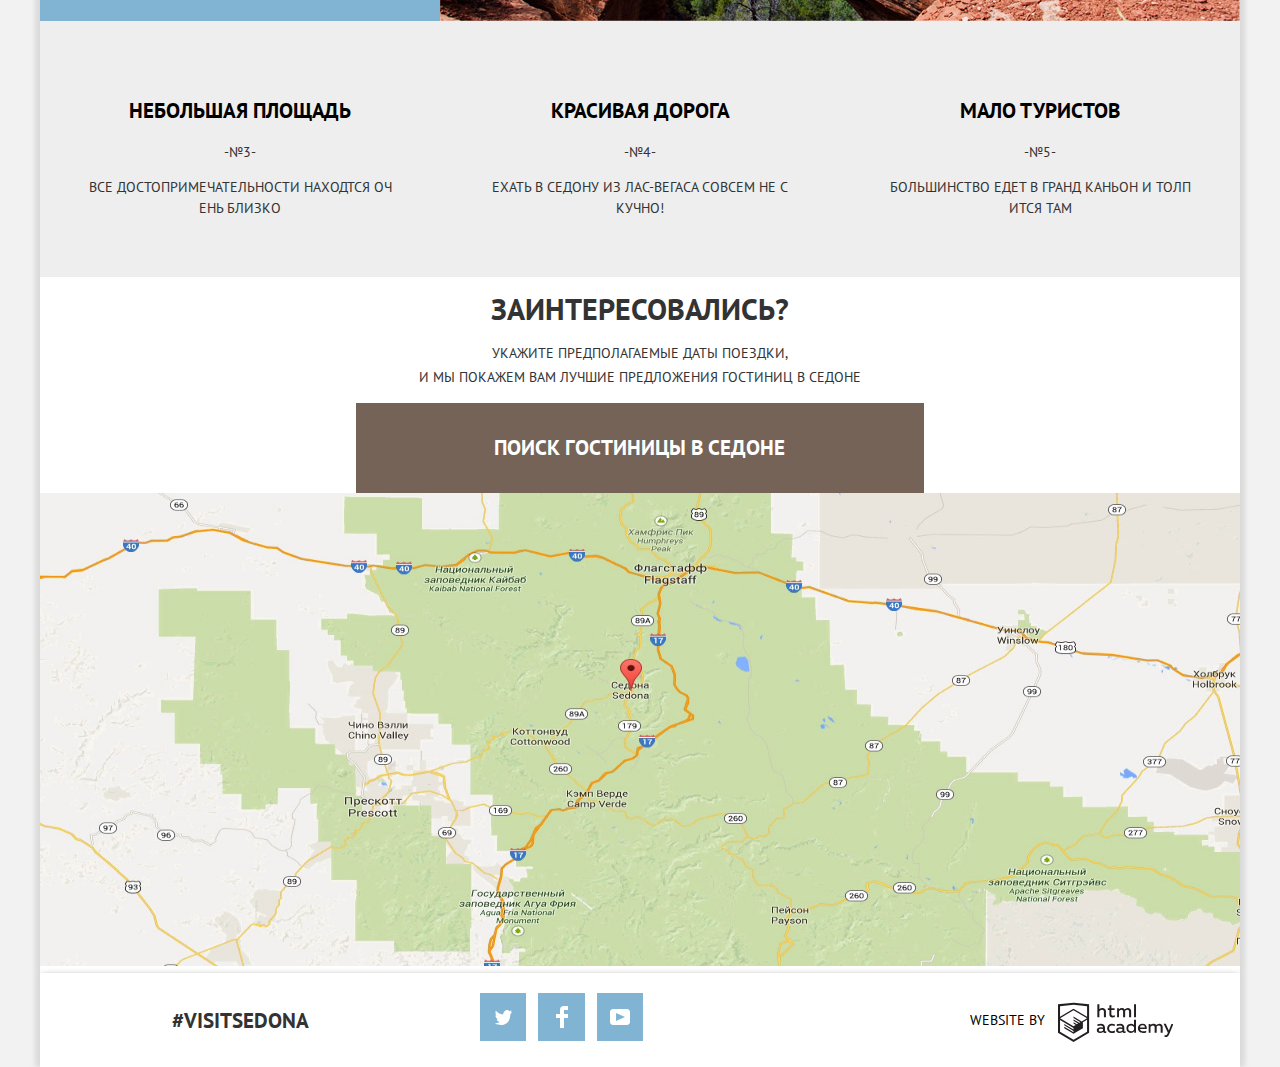
==== commit 5baed6f6: "основная" ====
--- a/index.html
+++ b/index.html
@@ -145,7 +145,7 @@
 
       </section>
       <div class="map-block">
-        <iframe src="https://www.google.com/maps/embed?pb=!1m18!1m12!1m3!1d52385.18050598901!2d-111.83015806590326!3d34.85437338101261!2m3!1f0!2f0!3f0!3m2!1i1024!2i768!4f13.1!3m3!1m2!1s0x872da132f942b00d%3A0x5548c523fa6c8efd!2z0KHQtdC00L7QvdCwLCDQkNGA0LjQt9C-0L3QsCA4NjMzNg!5e0!3m2!1sru!2sus!4v1536242335279" width="1200" height="474" frameborder="0" style="border:0" allowfullscreen></iframe>
+        <iframe src="https://www.google.com/maps/embed?pb=!1m18!1m12!1m3!1d52385.18050598901!2d-111.83015806590326!3d34.85437338101261!2m3!1f0!2f0!3f0!3m2!1i1024!2i768!4f13.1!3m3!1m2!1s0x872da132f942b00d%3A0x5548c523fa6c8efd!2z0KHQtdC00L7QvdCwLCDQkNGA0LjQt9C-0L3QsCA4NjMzNg!5e0!3m2!1sru!2sus!4v1536242335279" width="1200" height="474"  style="border:0" allowfullscreen></iframe>
         <img src="img/map.jpg" width="1200" height="473" alt="Как до нас добраться">
       </div>
     </main>
--- a/css/min-style.css
+++ b/css/min-style.css
@@ -0,0 +1 @@
+body{min-width:1200px;margin:0;padding:0;font-family:"PT Sans","Arial","sans-serif";font-size:14px;line-height:21px;font-weight:400;color:#333333;text-transform:uppercase;background-color:#f2f2f2}.img{max-width:100%;height:auto}a{text-decoration:none}.visually-hidden:not(:focus):not(:active),input[type="checkbox"].visually-hidden,input[type="radio"].visually-hidden{position:absolute;width:1px;height:1px;margin:-1px;border:0;padding:0;white-space:nowrap;-webkit-clip-path:inset(100%);clip-path:inset(100%);clip:rect(0 0 0 0);overflow:hidden}.button{font:inherit;text-align:center;color:#ffffff;vertical-align:middle;text-transform:uppercase;border:none}.button:hover{background-color:#604e43}.button:active{color:#818181;background-color:#503e33}.wrapper-main-page{background-image:url("../img/background-index.jpg");background-position:top center;background-repeat:no-repeat}.intro{position:absolute;left:75px}.intro img{height:564px;-webkit-box-shadow:-5px 0 5px rgba(0,0,0,0.1),5px 0 5px rgba(0,0,0,0.1);box-shadow:-5px 0 5px rgba(0,0,0,0.1),5px 0 5px rgba(0,0,0,0.1)}.container{background-color:#ffffff}.container-2{-webkit-box-shadow:-5px 0 5px rgba(0,0,0,0.1),5px 0 5px rgba(0,0,0,0.1);box-shadow:-5px 0 5px rgba(0,0,0,0.1),5px 0 5px rgba(0,0,0,0.1)}.site-navigation{font-size:14px;line-height:26px;font-weight:700;color:#000000;background-color:#ffffff}.navigation-list{list-style:none}.navigation-list a{color:#000000}.navigation-list a:hover,.navigation-list a:focus{color:#81b3d2}.navigation-list a:active{opacity:0.3}.navigation-list .navigation-list-current{color:#766357}.main-title{font-size:21px;line-height:26px;font-weight:700;color:#000000;text-align:center;background-color:#ffffff}.reason-title{text-align:center}.reason-list{padding:0;list-style:none;text-align:center}.reason-item{min-width:256px}.reason-item h3{font-size:21px;line-height:21px;font-weight:700;color:#000000;background-color:#ffffff}.reason-item-wide{color:#ffffff;background-color:#81b3d2}.reason-item-wide h3{font-size:21px;line-height:21px;font-weight:700;color:#ffffff;background-color:#81b3d2}.advantage-list{padding:0;list-style:none;text-align:center;background-color:#ffffff}.advantage-icon-1{background-image:url("../img/icon-1.svg");background-position:top center;background-repeat:no-repeat;margin-top:56px}.advantage-icon-2{background-image:url("../img/icon-2.svg");background-position:top center;background-repeat:no-repeat;margin-top:56px}.advantage-icon-3{background-image:url("../img/icon-3.svg");background-position:top center;background-repeat:no-repeat;margin-top:56px}.reason-item-grey{background-color:#eeeeee}.reason-item-grey h3{background-color:#eeeeee}.desire{text-align:center;background-color:#ffffff;position:relative}.desire b{font-size:30px;line-height:36px;font-weight:700}.search-intro{font-size:14px;line-height:24px;font-weight:400}.search-button{font-size:21px;line-height:26px;font-weight:700;background-color:#766357}.search-item{font-size:14px;line-height:26px;font-weight:700}.search-item input{min-height:30px;font:inherit;text-transform:uppercase;border:none;background-color:#f2f2f2}}.search-item input:hover{background-color:#ebebeb}.search-item input:active{background-color:#ffffff;border:2px solid #e5e5e5}.calendar-icon{position:absolute;right:55px;padding-top:5px;background-color:transparent;fill:#cacaca}.calendar-icon:hover{background-color:transparent;fill:#000000}.calendar-icon:active{background-color:transparent;fill:#81b3d2}.less-button{position:absolute;right:40px;padding-top:1px;padding-left:13px;padding-bottom:5px;padding-right:13px}.less-button-2{position:absolute;right:78px;padding-top:1px;padding-left:13px;padding-bottom:5px;padding-right:13px}.more-button{position:absolute;bottom:30px;left:40px;padding-top:3px;padding-left:13px;padding-bottom:3px;padding-right:13px}.more-button-2{position:absolute;bottom:30px;left:191px;padding-top:3px;padding-left:13px;padding-bottom:3px;padding-right:13px}.less-button,.more-button{color:#818181;background-color:#f2f2f2}.less-button:hover,.more-button:hover{color:#000000;background-color:#f2f2f2}.less-button:active,.more-button:active{color:#81b3d2;background-color:#f2f2f2}.find-button{font-size:21px;line-height:26px;font-weight:700;background-color:#81b3d2}.find-button:hover{background-color:#669ec0}.find-button:active{color:#818181;background-color:#5496bd}.search-button{padding-top:32px;padding-left:138px;padding-right:139px;padding-bottom:32px}@-webkit-keyframes bounce{0%{-webkit-transform:translateY(-5px);transform:translateY(-5px)}70%{-webkit-transform:translateY(0.5px);transform:translateY(0.5px)}90%{-webkit-transform:translateY(-0.5px);transform:translateY(-0.5px)}100%{-webkit-transform:translateY(0);transform:translateY(0)}}@keyframes bounce{0%{-webkit-transform:translateY(-5px);transform:translateY(-5px)}70%{-webkit-transform:translateY(0.5px);transform:translateY(0.5px)}90%{-webkit-transform:translateY(-0.5px);transform:translateY(-0.5px)}100%{-webkit-transform:translateY(0);transform:translateY(0)}}@-webkit-keyframes shake{0%,100%{-webkit-transform:translateX(0);transform:translateX(0)}10%,30%,50%,70%,90%{-webkit-transform:translateX(-10px);transform:translateX(-10px)}20%,40%,60%,80%{-webkit-transform:translateX(10px);transform:translateX(10px)}}@keyframes shake{0%,100%{-webkit-transform:translateX(0);transform:translateX(0)}10%,30%,50%,70%,90%{-webkit-transform:translateX(-10px);transform:translateX(-10px)}20%,40%,60%,80%{-webkit-transform:translateX(10px);transform:translateX(10px)}}.modal{position:absolute;top:100%;margin:auto;color:#000000;background-color:#ffffff;z-index:3}.modal-search-form{left:26.3%;min-height:395px;padding-left:54px;padding-right:55px;-webkit-animation:bounce 0.6s;animation:bounce 0.6s}.modal-search-form-show{display:none}.modal-error{-webkit-animation:shake 0.6s;animation:shake 0.6s}.map-block img{width:1200;height:473;position:absolute;bottom:7px;right:0;z-index:1;margin:0}.map-block iframe{position:relative;z-index:2;border:none}.search-item{display:-webkit-box;display:-ms-flexbox;display:flex;margin:0;padding:0;width:459px;-ms-flex-pack:distribute;justify-content:space-around}.arrival-date{padding-top:55px;display:-webkit-box;display:-ms-flexbox;display:flex}.arrival-date label{width:130px;padding-right:19px}.arrival-date input{width:430px;padding-left:15px}.departure-date{padding-top:29px;display:-webkit-box;display:-ms-flexbox;display:flex}.departure-date label{width:130px;padding-right:19px}.departure-date input{width:430px;padding-left:15px}.modal-grid{padding-left:0;margin-left:0;display:-webkit-box;display:-ms-flexbox;display:flex}.aduls{padding-top:30px;width:50%;display:-webkit-box;display:-ms-flexbox;display:flex;position:relative;right:29px}.aduls label{margin:0;padding:0}.aduls-count{margin:0;padding:0;position:relative;left:21px}.aduls-count input{width:40px;text-align:center}.kids{padding-top:30px;padding-bottom:30px;width:50%;display:-webkit-box;display:-ms-flexbox;display:flex;position:relative;left:5px}.kids label{}.kids-count{}.kids-count input{width:40px;text-align:center}.find-button{width:100%;padding-top:18px;padding-bottom:17px}.wrapper-inner-page{background-color:#f2f2f2}.main-header-2{-webkit-box-shadow:-5px 0 5px rgba(0,0,0,0.1),5px 0 5px rgba(0,0,0,0.1);box-shadow:-5px 0 5px rgba(0,0,0,0.1),5px 0 5px rgba(0,0,0,0.1)}.filters{color:#ffffff;background-color:#457aa6;background-image:url("../img/background-filter.jpg");background-repeat:no-repeat}.filter-title{font-size:16px;line-height:21px;font-weight:700}.filter fieldset{border:none;margin-left:75px;margin-top:31px}.filter-input-checkbox{position:relative;cursor:pointer}.filter-input-checkbox:hover,.filter-input-checkbox:focus{color:#ffffff}.filter-input-checkbox[type="checkbox"] + .checkbox-indicator{position:absolute;top:13;left:97px;width:17px;height:17px;border:2px solid #ffffff}.filter-input-checkbox-2[type="checkbox"] + .checkbox-indicator{position:absolute;top:13;left:330px;width:17px;height:17px;border:2px solid #ffffff}.filter-input-checkbox[type="checkbox"]:focus + .checkbox-indicator{border-color:#ffffff;outline:thin dotted;outline:5px auto}.filter-input-checkbox-2[type="checkbox"]:focus + .checkbox-indicator{border-color:#ffffff;outline:thin dotted;outline:5px auto}.filter-input-checkbox[type="checkbox"]:checked + .checkbox-indicator::before{content:'\2713';display:inline-block;color:#ffffff;font-size:30px;line-height:30px;position:absolute;top:-9px;-webkit-transform:scale(0);-ms-transform:scale(0);transform:scale(0);-webkit-transition:0.3s;-o-transition:0.3s;transition:0.3s}.filter-input-checkbox[type="checkbox"]:checked + .checkbox-indicator::before{-webkit-transform:scale(1);-ms-transform:scale(1);transform:scale(1)}.filter-input-checkbox[type="checkbox"]:focus + .checkbox-indicator{border-color:#ffffff;outline:thin dotted;outline:5px auto}.filter-input-checkbox-2[type="checkbox"]:focus + .checkbox-indicator{border-color:#ffffff;outline:thin dotted;outline:5px auto}.filter-input-checkbox-2[type="checkbox"]:checked + .checkbox-indicator::before{content:'\2713';display:inline-block;color:#ffffff;font-size:30px;line-height:30px;position:absolute;top:-9px;-webkit-transform:scale(0);-ms-transform:scale(0);transform:scale(0);-webkit-transition:0.3s;-o-transition:0.3s;transition:0.3s}.filter-input-checkbox-2[type="checkbox"]:checked + .checkbox-indicator::before{-webkit-transform:scale(1);-ms-transform:scale(1);transform:scale(1)}.filter-value{position:absolute;left:70%}.filter-range{position:absolute;top:1px;right:94px;width:330px;margin:50px auto;color:#ffffff;text-transform:uppercase}.filter-range-title{margin-bottom:9px;font-weight:600;font-size:16px;line-height:21px}.price-controls{position:relative;height:36px;margin-bottom:20px;font-size:0;border:2px solid #ffffff;border-radius:2px}.price-controls::after{content:"";position:absolute;top:50%;left:50%;width:2px;height:22px;background:#ffffff;-webkit-transform:translate(-50%,-50%);-ms-transform:translate(-50%,-50%);transform:translate(-50%,-50%)}.price-controls label{display:inline-block;font-size:14px;line-height:38px;vertical-align:top;cursor:pointer}.price-controls .min-price,.price-controls .max-price{width:90px;padding-left:65px}.price-controls input{width:50px;margin:0;color:inherit;font:inherit;background:none;border:none}.range-controls{position:relative;margin-bottom:32px}.range-controls .scale{height:2px;background:rgba(255,255,255,0.3)}.range-controls .bar{width:80%;height:2px;background:#ffffff}.range-toggle{position:absolute;top:-9px;width:4px;height:4px;background:#ababab;border:8px solid #ffffff;border-radius:50%;-webkit-box-shadow:0 2px 1px 0 rgba(0,1,1,0.2);box-shadow:0 2px 1px 0 rgba(0,1,1,0.2);cursor:pointer}.range-toggle:hover{background:#1c4f80}.range-toggle-min{left:0}.range-toggle-max{left:80%}.btn-transparent{display:block;margin:0 auto;padding:6px 35px;font-size:14px;line-height:20px;color:#ffffff;text-transform:uppercase;background:transparent;border:2px solid #ffffff;border-radius:2px;cursor:pointer}.btn-transparent:hover{color:#000000;background:#ffffff}.filter ul{list-style:none;text-align:left}.filter li{padding-bottom:20px}.filter-item input{background-color:transparent;border:2px solid #ffffff}.filter-item input::-webkit-input-placeholder{color:#ffffff}.filter-item input:-ms-input-placeholder{color:#ffffff}.filter-item input::-ms-input-placeholder{color:#ffffff}.filter-item input::placeholder{color:#ffffff}.filter-button{position:absolute;top:165px;left:81%;background-color:transparent;border:2px solid #ffffff}.filter-button:hover{color:#000000;background-color:#ffffff;border:2px solid #ffffff}.sorting{min-height:69px;display:-webkit-box;display:-ms-flexbox;display:flex;position:relative;font-size:12px;line-height:18px;font-weight:400;margin-left:106px;margin-right:106px}.sorting fieldset{border:none;margin-top:38px;margin-left:45px}.sorting-info{display:inline-block;margin-top:35px}.sorting-title{display:inline-block;margin-top:35px}.sorting-list{display:-webkit-box;display:-ms-flexbox;display:flex;position:absolute;top:27px;left:24%}.sorting ul{list-style:none}.sorting-info{font-size:21px;line-height:26px;font-weight:700}.sorting a{color:#818181;border-bottom:1px dotted #81b3d2;margin-left:32px}.sorting a:hover{color:#81b3d2;border-bottom:1px dotted #81b3d2}.sorting a:active{color:#000000;border:none}.sorting .sorting-marker-current{color:#81b3d2;border:none}.arrows{position:absolute;right:-5%;margin:0;padding:0}.arrows a{margin-left:13px;border:none}.arrow-up{border:none}.arrow-down{border:none}.arrow-up path{fill:#818181}.arrow-up path:hover{fill:#231f20}.arrow-down path{fill:#818181}.arrow-down path:active{fill:#81b3d2}.sorting-marker-down path:hover{fill:#231f20;border:none}arrow-down path:active{fill:#81b3d2}.arrow-current path{fill:#81b3d2;border:none}.catalog{display:-webkit-box;display:-ms-flexbox;display:flex;position:relative}.catalog-list{list-style:none;padding-left:101px;padding-right:101px}.catalog-item-title h3{margin:0;font-size:21px;line-height:26px;font-weight:700;color:#000000}.catalog-item-title h3:hover{color:#81b3d2}.catalog-item-title h3:active{color:#818181}.catalog-category,.catalog-price{font-weight:400}.catalog-rating{font-weight:400;padding-right:17px;padding-left:17px;padding-top:7px;padding-bottom:7px;background-color:#f2f2f2}.moreinfo-button{padding-right:17px;padding-left:17px;padding-top:7px;padding-bottom:7px;font-size:14px;font-size:14px;line-height:21px;font-weight:700;color:#ffffff;text-align:center;background-color:#81b3d2}.moreinfo-button:hover{background-color:#669ec0}.moreinfo-button:active{color:#818181;background-color:#5496bd}.booking-button{margin-left:7px;padding-right:17px;padding-left:17px;padding-top:7px;padding-bottom:7px;font-size:14px;line-height:21px;font-weight:700;color:#ffffff;text-align:center;background-color:#766357}.booking-button:hover{background-color:#604e43}.booking-button:active{color:#818181;background-color:#503e33}.main-footer{display:-webkit-box;display:-ms-flexbox;display:flex;text-align:center;background-color:#ffffff;position:relative}.footer-hashtag{font-size:21px;line-height:26px;font-weight:700;position:relative;margin:0;padding-left:132px;padding-top:35px}.social-list{list-style:none;display:-webkit-box;display:-ms-flexbox;display:flex;-webkit-box-pack:center;-ms-flex-pack:center;justify-content:center}.social-button svg{color:#ffffff;background-color:#81b3d2;fill:#ffffff;margin:6px}.social-button:hover svg{background-color:#669ec0}.social-button:active svg{color:#818181;background-color:#5496bd;fill:#818181}.social-button-1 svg{padding-top:17px;padding-left:15px;padding-bottom:16px;padding-right:14px;background-color:none}.social-button-2 svg{padding-top:13px;padding-left:18px;padding-bottom:13px;padding-right:17px}.social-button-3 svg{padding-top:16px;padding-left:13px;padding-bottom:16px;padding-right:13px}.footer-copyright p{font-size:14px;line-height:26px;font-weight:400;color:#000000;position:relative;-webkit-box-pack:center;-ms-flex-pack:center;justify-content:center;top:20px}.copyright-button svg{fill:#231f20;position:absolute;top:29px;left:61%}.copyright-button svg:hover{fill:#81b3d2}.copyright-button svg:active{fill:#bdbbbc}.main-header{position:relative;width:1200px;min-height:56px;margin:0 auto}.wrapper-main-page .site-navigation{display:-webkit-box;display:-ms-flexbox;display:flex;height:56px;margin-bottom:508px}.wrapper-inner-page .site-navigation{display:-webkit-box;display:-ms-flexbox;display:flex;height:56px;margin-bottom:0}.main-header-logo{position:absolute;left:46%;z-index:20;width:140px;height:72px}.navigation-list{display:-webkit-box;display:-ms-flexbox;display:flex;-ms-flex-pack:distribute;justify-content:space-around;-webkit-box-align:center;-ms-flex-align:center;align-items:center;width:1200px;height:56px;margin:0;padding:0}.container{display:-webkit-box;display:-ms-flexbox;display:flex;-webkit-box-orient:vertical;-webkit-box-direction:normal;-ms-flex-direction:column;flex-direction:column;position:relative;width:1200px;margin:0 auto;padding:0}.main-title{width:576px;margin:0 auto;margin-top:62px;margin-bottom:33px}.reason-title{width:576px;margin-bottom:51px;margin-left:auto;margin-right:auto}.reason-list{display:-webkit-box;display:-ms-flexbox;display:flex;-webkit-box-orient:horizontal;-webkit-box-direction:normal;-ms-flex-direction:row;flex-direction:row;-ms-flex-wrap:wrap;flex-wrap:wrap}.reason-item{display:-webkit-box;display:-ms-flexbox;display:flex;-webkit-box-orient:horizontal;-webkit-box-direction:normal;-ms-flex-direction:row;flex-direction:row;-webkit-box-pack:center;-ms-flex-pack:center;justify-content:center;-webkit-box-align:center;-ms-flex-align:center;align-items:center}.reason-item-wide{width:400px;height:256px}.reason-img{height:256px}.reason-promo{margin:0 auto;width:304px;word-break:break-all}.advantage-list{display:-webkit-box;display:-ms-flexbox;display:flex;-webkit-box-orient:horizontal;-webkit-box-direction:normal;-ms-flex-direction:row;flex-direction:row}.advantage-item{width:400px;height:256px;position:relative;top:10px}.reason-form-1{position:absolute;bottom:136px;left:42%}.reason-forms-1{position:absolute;bottom:71px;left:14%}.reason-form-2{position:absolute;bottom:136px;left:45%}.reason-forms-2{position:absolute;bottom:71px;left:12%}.reason-form-3{position:absolute;bottom:136px;left:38%}.reason-forms-3{position:absolute;bottom:71px;left:13%}.reason-item-grey{display:-webkit-box;display:-ms-flexbox;display:flex;-webkit-box-orient:horizontal;-webkit-box-direction:normal;-ms-flex-direction:row;flex-direction:row;width:400px;height:256px}.filter{display:-webkit-box;display:-ms-flexbox;display:flex;-webkit-box-orient:horizontal;-webkit-box-direction:normal;-ms-flex-direction:row;flex-direction:row;min-height:215px}.sorting{display:-webkit-box;display:-ms-flexbox;display:flex;-webkit-box-orient:horizontal;-webkit-box-direction:normal;-ms-flex-direction:row;flex-direction:row}.catalog-list{display:-webkit-box;display:-ms-flexbox;display:flex;-webkit-box-orient:vertical;-webkit-box-direction:normal;-ms-flex-direction:column;flex-direction:column}.catalog-item{display:-webkit-box;display:-ms-flexbox;display:flex;-ms-flex-wrap:wrap;flex-wrap:wrap;-webkit-box-orient:horizontal;-webkit-box-direction:normal;-ms-flex-direction:row;flex-direction:row}.catalog-category{margin-left:30px}.catalog-price{margin-left:37px}.catalog h3{margin-left:30px}.container-button{display:-webkit-box;display:-ms-flexbox;display:flex;-webkit-box-pack:start;-ms-flex-pack:start;justify-content:flex-start;margin-left:30px;margin-top:8px;margin-bottom:60px}.catalog-star svg{margin:2px;margin-bottom:49px;float:right}.container-rating-1{position:absolute;right:50px;top:67px;image-orientation:right}.container-rating-2{position:absolute;right:50px;top:205px;image-orientation:right}.container-rating-3{position:absolute;right:50px;top:339px;image-orientation:right}.main-footer{display:-webkit-box;display:-ms-flexbox;display:flex;-webkit-box-orient:horizontal;-webkit-box-direction:normal;-ms-flex-direction:row;flex-direction:row;position:relative;background-color:#ffffff;-webkit-box-shadow:-5px 0 5px rgba(0,0,0,0.1),5px 0 5px rgba(0,0,0,0.1);box-shadow:-5px 0 5px rgba(0,0,0,0.1),5px 0 5px rgba(0,0,0,0.1)}